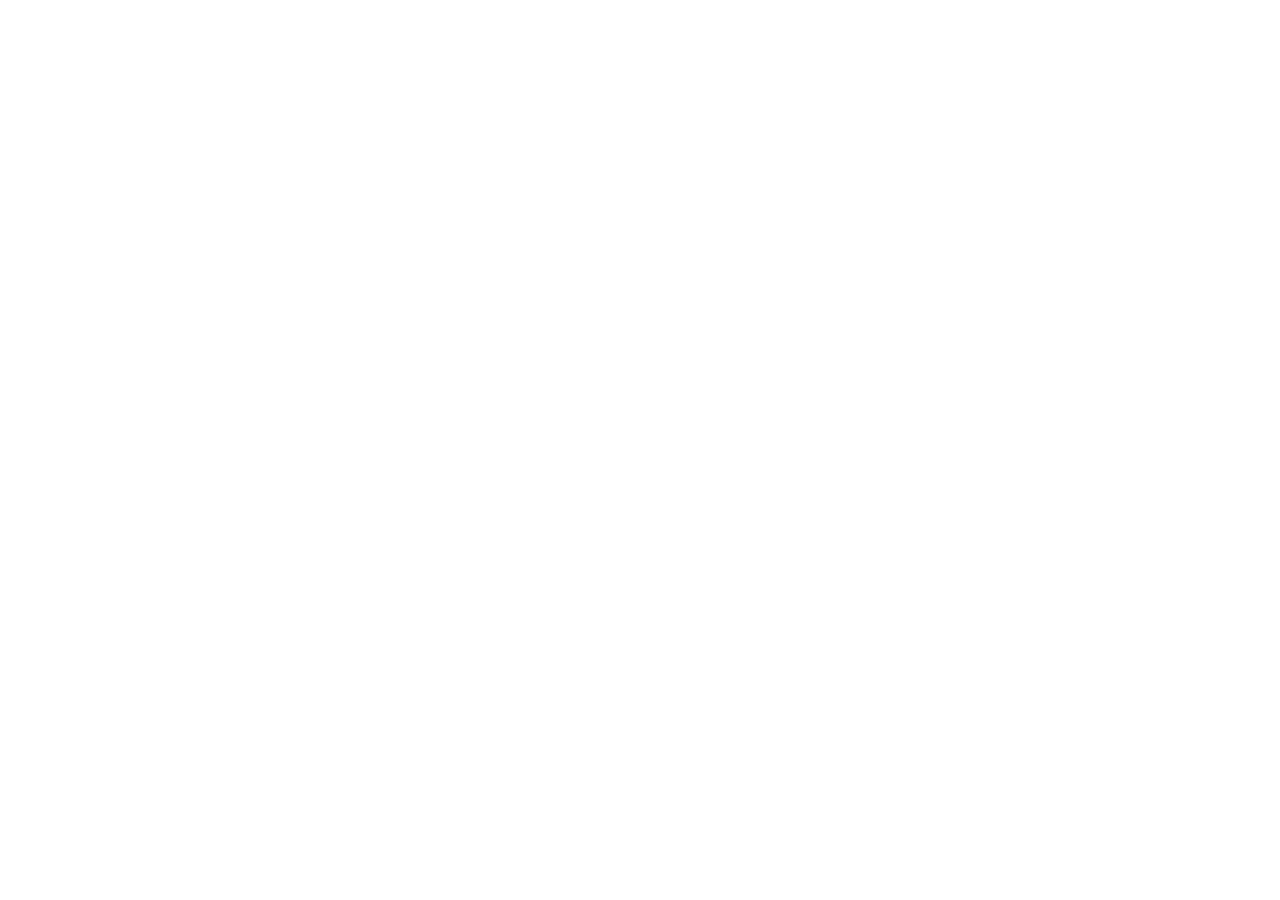
==== index.html @ 0370901e "Add files via upload" ====
<!doctype html>
<html lang="en">
  <head>
    <meta charset="UTF-8" />
    <link rel="icon" type="image/svg+xml" href="/favicon.svg" />
    <meta name="viewport" content="width=device-width, initial-scale=1.0" />
    <meta name="theme-color" content="#05070a" />
    <title>Aditya Varma — ECE Engineer</title>
    <meta
      name="description"
      content="Portfolio of Aditya Varma, Electronics & Communication engineer building embedded systems, IoT products, and hardware-software platforms."
    />
    <meta property="og:type" content="website" />
    <meta property="og:title" content="Aditya Varma — ECE Engineer" />
    <meta
      property="og:description"
      content="Embedded systems, IoT, and hardware-software co-design. Building the future one circuit at a time."
    />
    <meta property="og:image" content="/og.jpg" />
    <meta name="twitter:card" content="summary_large_image" />
    <meta name="twitter:title" content="Aditya Varma — ECE Engineer" />
    <meta
      name="twitter:description"
      content="Embedded systems, IoT, and hardware-software co-design."
    />
    <link rel="preconnect" href="https://fonts.googleapis.com" />
    <link rel="preconnect" href="https://fonts.gstatic.com" crossorigin />
    <link
      href="https://fonts.googleapis.com/css2?family=Inter:wght@400;500;600;700&family=Rajdhani:wght@500;600;700&family=Share+Tech+Mono&display=swap"
      rel="stylesheet"
    />
  </head>
  <body>
    <div id="root"></div>
    <script type="module" src="/src/main.jsx"></script>
  </body>
</html>
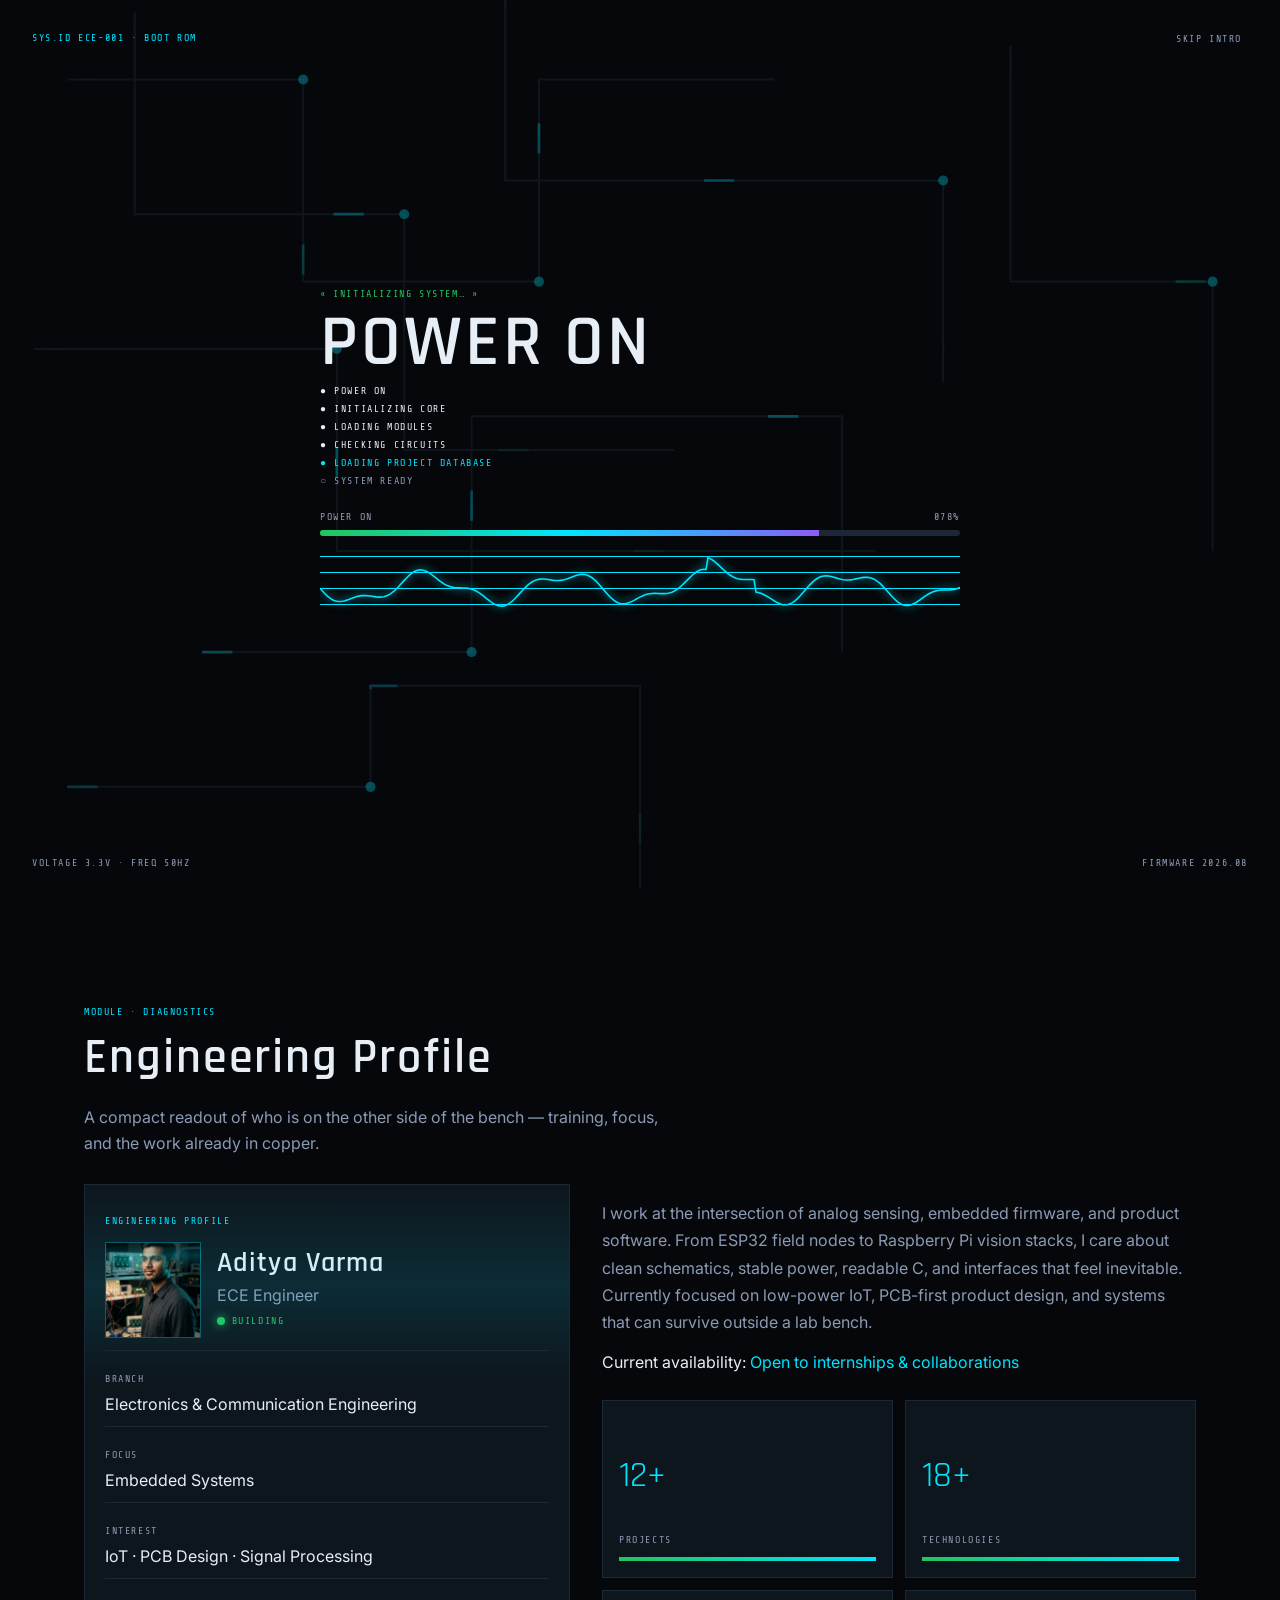
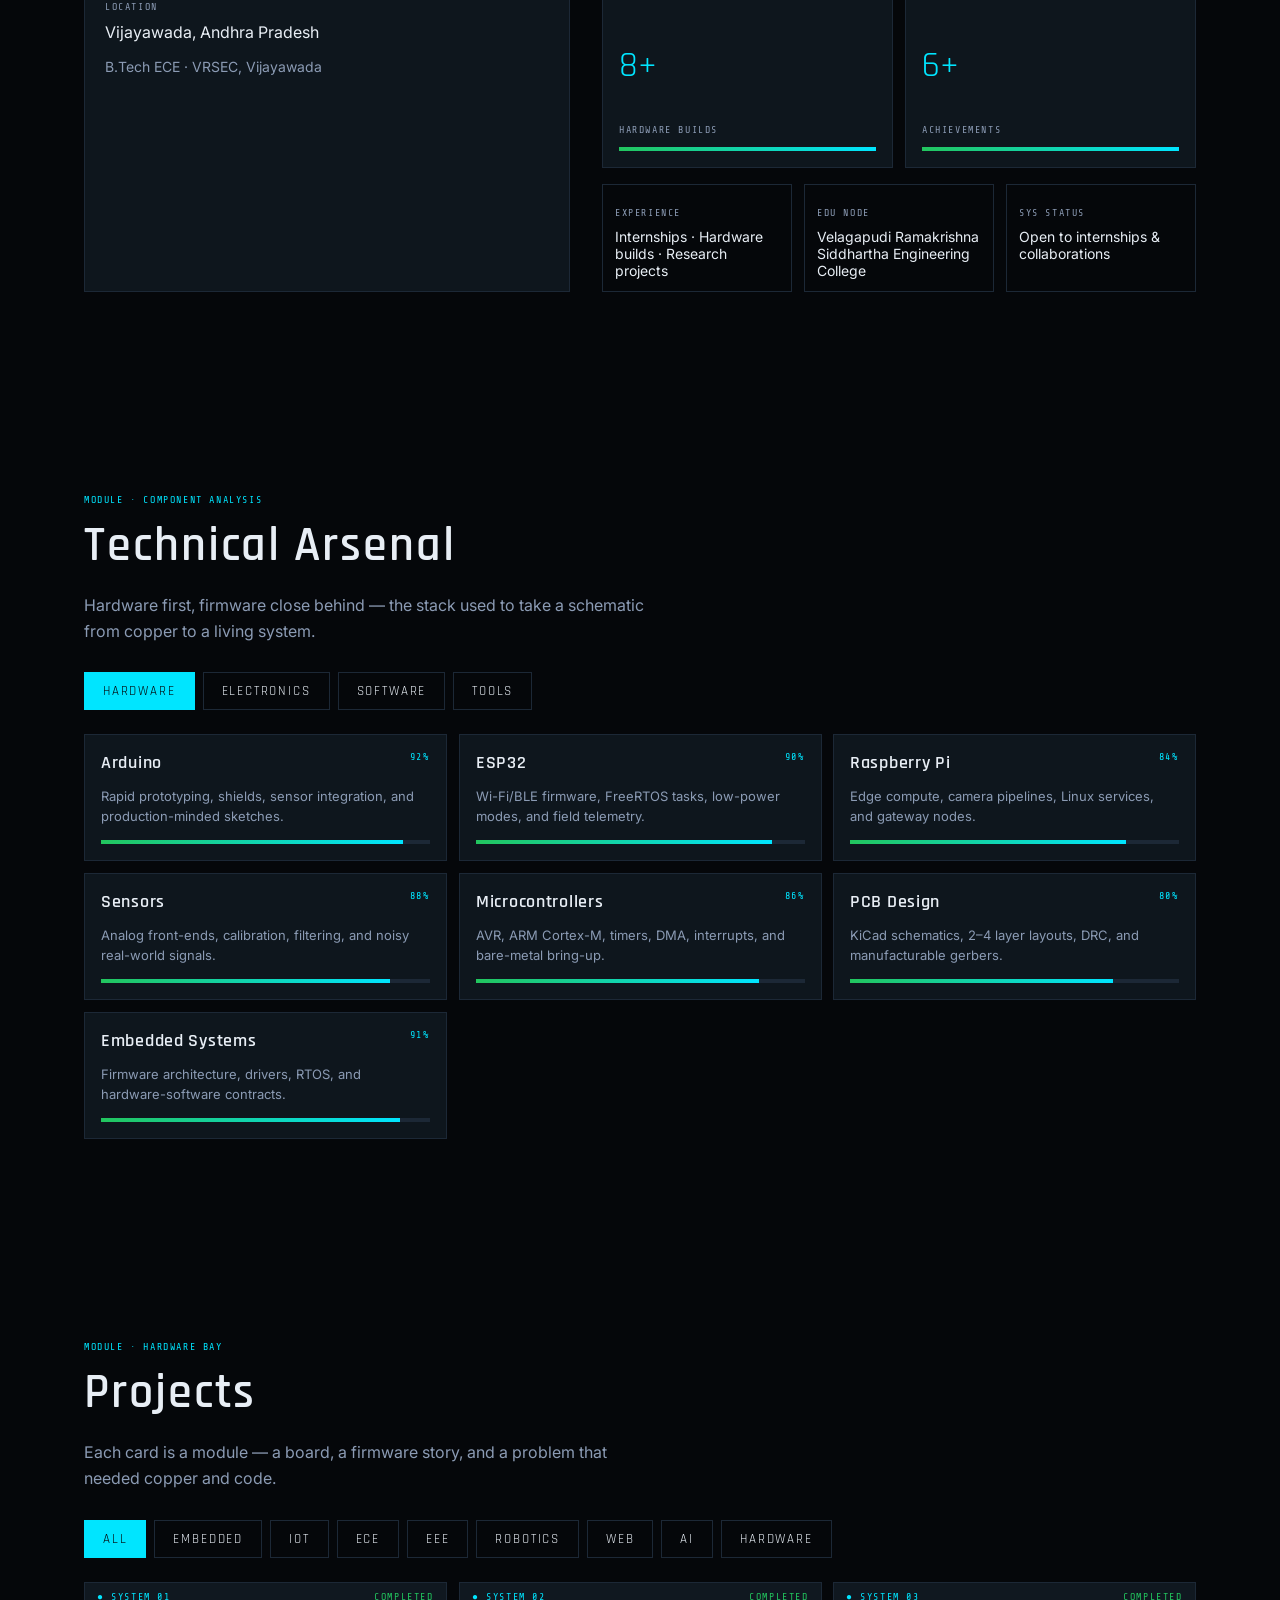
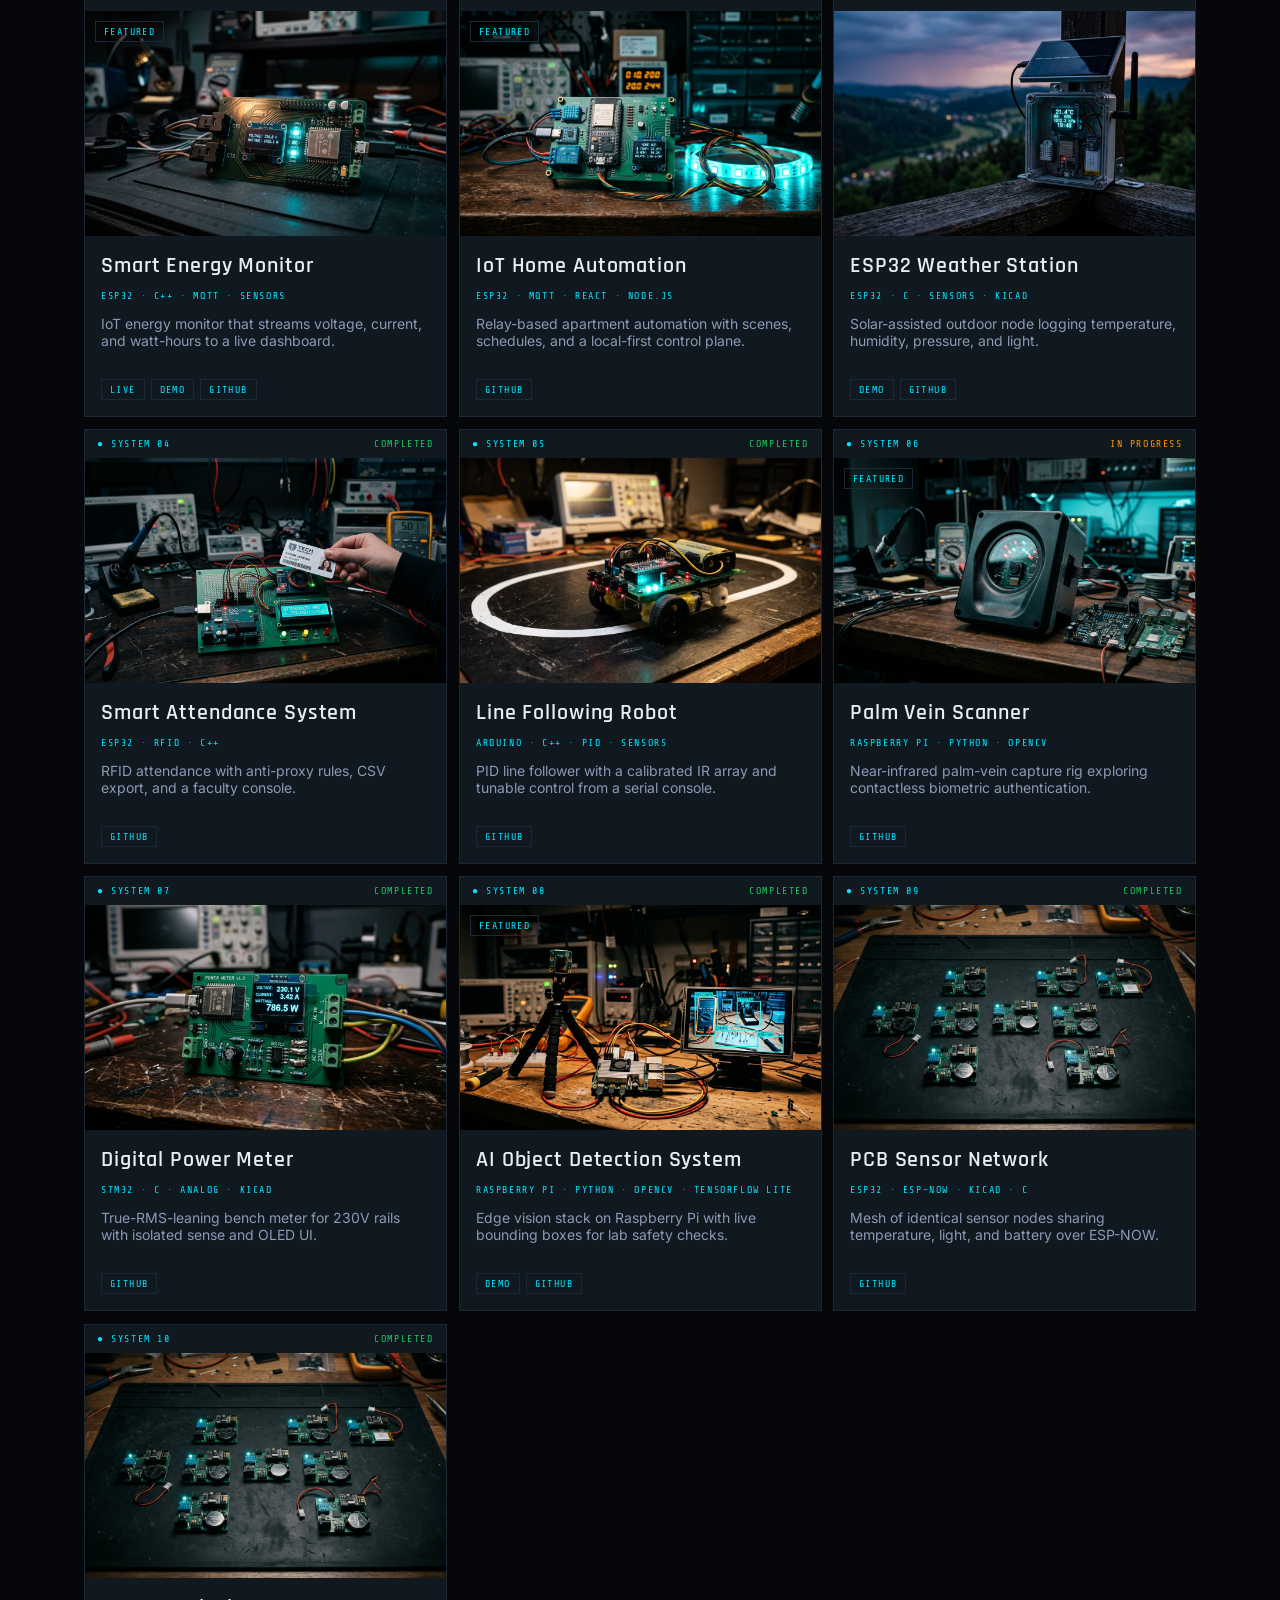
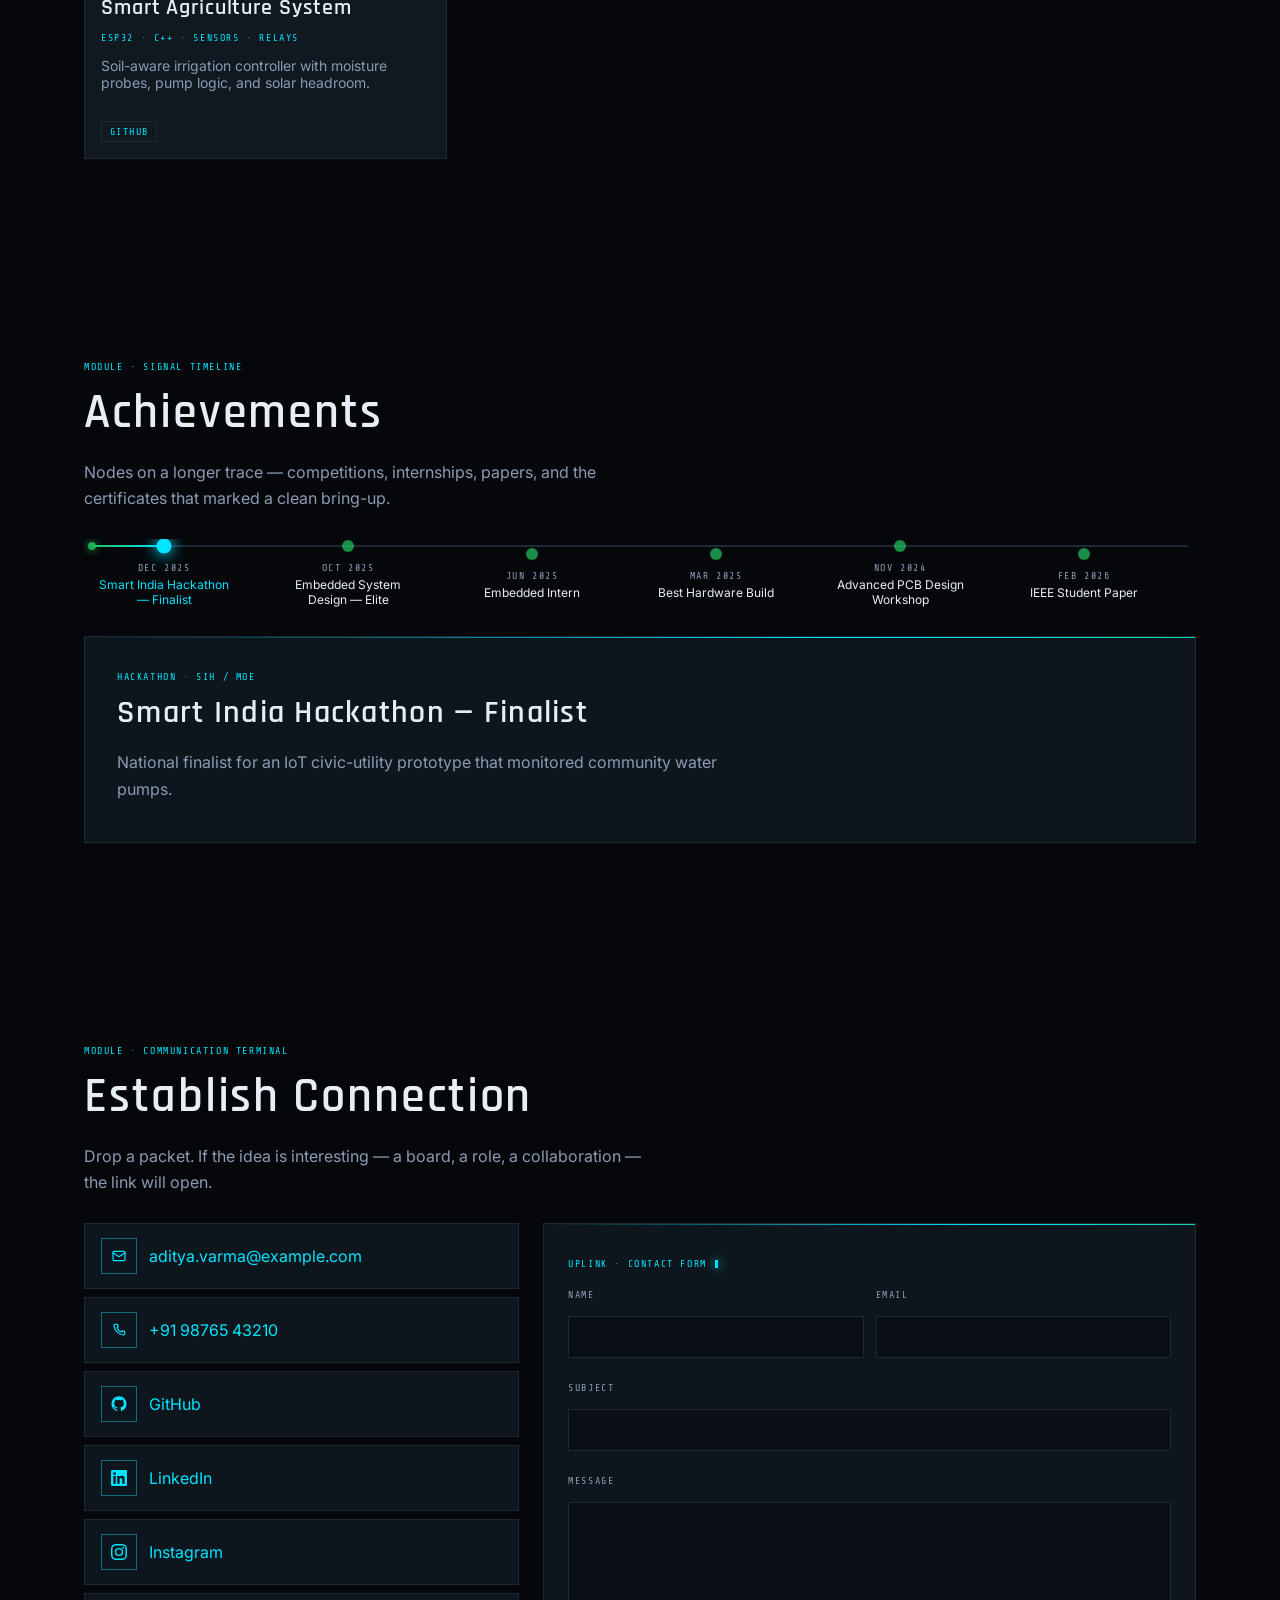
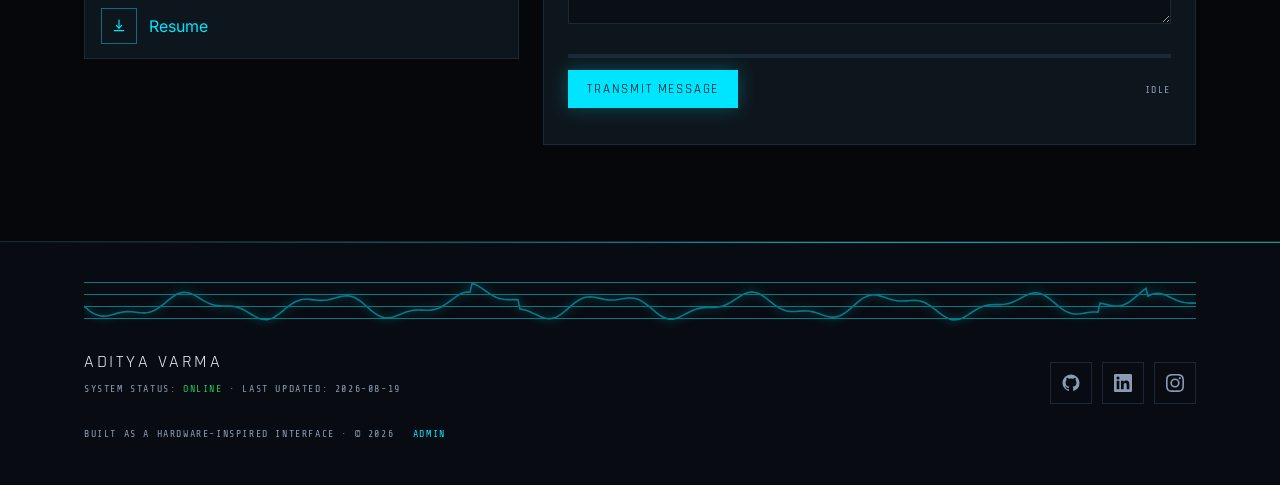
==== commit a26ef6a1: "Add files via upload" ====
--- a/index.html
+++ b/index.html
@@ -1,37 +1,1520 @@
-<!doctype html>
+<!DOCTYPE html>
 <html lang="en">
-  <head>
-    <meta charset="UTF-8" />
-    <link rel="icon" type="image/svg+xml" href="/favicon.svg" />
-    <meta name="viewport" content="width=device-width, initial-scale=1.0" />
-    <meta name="theme-color" content="#05070a" />
-    <title>Aditya Varma — ECE Engineer</title>
-    <meta
-      name="description"
-      content="Portfolio of Aditya Varma, Electronics & Communication engineer building embedded systems, IoT products, and hardware-software platforms."
-    />
-    <meta property="og:type" content="website" />
-    <meta property="og:title" content="Aditya Varma — ECE Engineer" />
-    <meta
-      property="og:description"
-      content="Embedded systems, IoT, and hardware-software co-design. Building the future one circuit at a time."
-    />
-    <meta property="og:image" content="/og.jpg" />
-    <meta name="twitter:card" content="summary_large_image" />
-    <meta name="twitter:title" content="Aditya Varma — ECE Engineer" />
-    <meta
-      name="twitter:description"
-      content="Embedded systems, IoT, and hardware-software co-design."
-    />
-    <link rel="preconnect" href="https://fonts.googleapis.com" />
-    <link rel="preconnect" href="https://fonts.gstatic.com" crossorigin />
-    <link
-      href="https://fonts.googleapis.com/css2?family=Inter:wght@400;500;600;700&family=Rajdhani:wght@500;600;700&family=Share+Tech+Mono&display=swap"
-      rel="stylesheet"
-    />
-  </head>
-  <body>
-    <div id="root"></div>
-    <script type="module" src="/src/main.jsx"></script>
-  </body>
+<head>
+<meta charset="UTF-8"/>
+<meta name="viewport" content="width=device-width, initial-scale=1"/>
+<meta name="theme-color" content="#05070a"/>
+<meta name="description" content="Portfolio of Aditya Varma, Electronics & Communication engineer building embedded systems, IoT products, and hardware-software platforms."/>
+<title>Aditya Varma — ECE Engineer</title>
+<link rel="preconnect" href="https://fonts.googleapis.com"/>
+<link href="https://fonts.googleapis.com/css2?family=Inter:wght@400;500;600;700&family=Rajdhani:wght@500;600;700&family=Share+Tech+Mono&display=swap" rel="stylesheet"/>
+<style>
+:root{
+  --bg:#05070a;--bg2:#080c12;--panel:#101820ee;--solid:#101820;--line:#1c2836;
+  --text:#e8eef5;--mute:#8b9bb4;--cyan:#00e5ff;--cyan2:#67f0ff;--pcb:#22c55e;
+  --violet:#8b5cf6;--amber:#ff9100;--danger:#ff4d6d;--grid:rgba(0,229,255,.045);
+  --glow:rgba(0,229,255,.28);--display:Rajdhani,Inter,sans-serif;
+  --mono:"Share Tech Mono",ui-monospace,monospace;--void:#05070a;
+}
+[data-theme="light"]{
+  --bg:#eef3f8;--bg2:#e4ebf3;--panel:#ffffffee;--solid:#ffffff;--line:#c9d5e3;
+  --text:#0c1520;--mute:#4a5d73;--cyan:#007f92;--cyan2:#0496ad;--pcb:#0d8a42;
+  --violet:#5b37c7;--amber:#c05600;--danger:#c81e45;--grid:rgba(12,40,70,.05);
+  --glow:rgba(0,127,146,.18);--void:#eef3f8;
+}
+*{box-sizing:border-box}
+html{scroll-behavior:smooth}
+html,body{margin:0;min-height:100%;background:var(--bg);color:var(--text);font-family:Inter,system-ui,sans-serif;overflow-x:hidden;transition:background .35s ease,color .35s ease}
+a{color:var(--cyan);text-decoration:none}
+button,input,textarea,select{font:inherit;color:inherit}
+::selection{background:color-mix(in srgb,var(--cyan) 35%,transparent);color:var(--text)}
+:focus-visible{outline:2px solid var(--cyan);outline-offset:3px}
+.tech{font-family:var(--mono);font-size:10px;letter-spacing:.16em;text-transform:uppercase;color:var(--mute)}
+.display{font-family:var(--display)}
+.glass{background:var(--panel);backdrop-filter:blur(16px);-webkit-backdrop-filter:blur(16px);border:1px solid var(--line)}
+.lab-grid{background-image:linear-gradient(var(--grid) 1px,transparent 1px),linear-gradient(90deg,var(--grid) 1px,transparent 1px);background-size:48px 48px}
+.led{display:inline-block;width:8px;height:8px;border-radius:99px;background:var(--pcb);box-shadow:0 0 10px var(--pcb);animation:blink 2.4s ease-in-out infinite;vertical-align:middle}
+.text-glow{text-shadow:0 0 18px var(--glow)}
+.caret{display:inline-block;width:.55ch;height:.85em;margin-left:2px;background:var(--cyan);box-shadow:0 0 10px var(--cyan);animation:caret 1s steps(1) infinite;vertical-align:-.08em}
+.live{animation:voltage 1.8s ease-in-out infinite}
+.scan-sweep{position:absolute;inset:0;pointer-events:none;overflow:hidden}
+.scan-sweep:after{content:"";position:absolute;left:0;right:0;height:28%;background:linear-gradient(to bottom,transparent,color-mix(in srgb,var(--cyan) 22%,transparent),transparent);animation:scan-sweep 5.8s ease-in-out infinite}
+.circuit-run{background:linear-gradient(90deg,transparent,var(--cyan),var(--pcb),transparent);background-size:200% 100%;animation:border-run 2.4s linear infinite;height:1px}
+.scanlines{background:repeating-linear-gradient(to bottom,transparent 0,transparent 2px,rgba(0,0,0,.08) 3px);pointer-events:none}
+@keyframes blink{0%,100%{opacity:1}50%{opacity:.35}}
+@keyframes dashflow{to{stroke-dashoffset:-240}}
+@keyframes scan-sweep{0%{transform:translateY(-120%);opacity:0}12%{opacity:.7}100%{transform:translateY(220%);opacity:0}}
+@keyframes caret{0%,45%{opacity:1}50%,100%{opacity:0}}
+@keyframes voltage{0%,100%{opacity:.55}40%{opacity:1}62%{opacity:.7}}
+@keyframes float-drift{0%,100%{transform:translate3d(0,0,0)}50%{transform:translate3d(6px,-10px,0)}}
+@keyframes float-y{0%,100%{transform:translateY(0)}50%{transform:translateY(-8px)}}
+@keyframes border-run{to{background-position:200% 50%}}
+@keyframes wordIn{to{opacity:1;transform:none;filter:none}}
+@keyframes rise{from{opacity:0;transform:translateY(22px)}to{opacity:1;transform:none}}
+@keyframes pulse-node{0%,100%{opacity:.45;transform:scale(1)}50%{opacity:1;transform:scale(1.25)}}
+@keyframes radar{0%{transform:scale(.4);opacity:.55}100%{transform:scale(1.8);opacity:0}}
+@keyframes skillIn{from{opacity:0;transform:translateY(18px) rotateX(8deg)}to{opacity:1;transform:none}}
+@keyframes cardIn{from{opacity:0;transform:translateY(28px) scale(.98)}to{opacity:1;transform:none}}
+@keyframes achIn{from{opacity:0;transform:translateY(16px);filter:blur(6px)}to{opacity:1;transform:none;filter:none}}
+@keyframes achOut{to{opacity:0;transform:translateY(-8px);filter:blur(4px)}}
+@keyframes ride{0%{left:0}50%{left:92%}100%{left:0}}
+@keyframes themeWipe{from{clip-path:circle(0 at var(--x) var(--y))}to{clip-path:circle(150vmax at var(--x) var(--y))}}
+@keyframes sunMoon{from{transform:rotate(-90deg) scale(.4);opacity:0}to{transform:none;opacity:1}}
+@keyframes splashOut{to{opacity:0;filter:blur(8px)}}
+@keyframes hop{0%{offset-distance:0%;opacity:0}8%{opacity:1}92%{opacity:1}100%{offset-distance:100%;opacity:0}}
+.word{display:inline-block;margin-right:.28em;opacity:0;transform:translateY(36px);filter:blur(8px);animation:wordIn .55s cubic-bezier(.22,1,.36,1) forwards}
+.rise{animation:rise .6s cubic-bezier(.22,1,.36,1) both}
+.chip{border:1px solid var(--line);padding:4px 8px;font-family:var(--mono);font-size:10px;letter-spacing:.14em;text-transform:uppercase;color:var(--cyan);display:inline-block;animation:rise .5s both}
+.wrap{max-width:1152px;margin:0 auto;padding:0 20px}
+section.block{padding:96px 0;position:relative}
+h1,h2,h3{font-family:var(--display);font-weight:600;letter-spacing:.04em}
+h1{font-size:clamp(36px,7vw,72px);line-height:.95;margin:8px 0}
+h2{font-size:clamp(28px,5vw,48px);margin:8px 0 16px}
+.sub{color:var(--mute);max-width:36rem;line-height:1.6;margin:0 0 28px}
+nav.top{position:fixed;top:12px;left:12px;right:12px;z-index:50;display:flex;align-items:center;justify-content:space-between;gap:12px;padding:10px 16px;max-width:1152px;margin:0 auto;transition:box-shadow .3s,border-color .3s}
+nav.top.scrolled{border-color:color-mix(in srgb,var(--cyan) 25%,var(--line));box-shadow:0 0 24px var(--glow)}
+.nav-links{display:none;flex-wrap:wrap;gap:4px}
+@media(min-width:1024px){.nav-links{display:flex}}
+.nav-links a,.nav-links button{background:none;border:0;cursor:pointer;color:var(--mute);font-family:var(--mono);font-size:11px;letter-spacing:.16em;text-transform:uppercase;padding:6px 10px}
+.nav-links a:hover,.nav-links a.active{color:var(--cyan)}
+.logo{display:flex;align-items:center;gap:10px;background:none;border:0;color:inherit;cursor:pointer}
+.logo-mark{width:32px;height:32px;display:grid;place-items:center;border:1px solid color-mix(in srgb,var(--cyan) 40%,transparent);color:var(--cyan);font-family:var(--display)}
+.nav-right{display:flex;align-items:center;gap:10px}
+.online{display:none;align-items:center;gap:8px;color:var(--pcb)}
+@media(min-width:640px){.online{display:flex}.logo span.hidden-sm{display:block}}@media(max-width:639px){.logo span.hidden-sm{display:none}}
+.icon-btn{width:36px;height:36px;display:grid;place-items:center;border:1px solid var(--line);background:transparent;color:var(--mute);cursor:pointer;position:relative;overflow:hidden}
+.icon-btn:hover{color:var(--cyan);border-color:color-mix(in srgb,var(--cyan) 40%,var(--line))}
+.theme-btn svg{position:absolute;width:16px;height:16px;transition:transform .45s cubic-bezier(.22,1,.36,1),opacity .3s}
+.theme-btn .ico-sun{opacity:1;transform:rotate(0) scale(1)}
+.theme-btn .ico-moon{opacity:0;transform:rotate(90deg) scale(.4)}
+[data-theme="light"] .theme-btn .ico-sun{opacity:0;transform:rotate(-90deg) scale(.4)}
+[data-theme="light"] .theme-btn .ico-moon{opacity:1;transform:rotate(0) scale(1)}
+.burger{display:grid}
+@media(min-width:1024px){.burger{display:none}}
+.mobile-menu{display:none;position:fixed;top:64px;left:12px;right:12px;z-index:49;padding:12px;max-width:1152px;margin:0 auto}
+.mobile-menu.on{display:block}
+.mobile-menu a{display:block;width:100%;text-align:left;padding:10px 12px;font-family:var(--mono);font-size:12px;letter-spacing:.16em;text-transform:uppercase;color:var(--text)}
+.btn{display:inline-flex;align-items:center;justify-content:center;gap:8px;padding:10px 18px;border:1px solid var(--line);background:transparent;color:var(--text);font-family:var(--display);font-size:13px;letter-spacing:.14em;text-transform:uppercase;cursor:pointer;transition:transform .15s,border-color .2s,color .2s,background .2s}
+.btn>span{display:inline-flex;align-items:center;gap:8px;transition:transform .15s ease-out}
+.btn:hover{transform:translateY(-2px);border-color:color-mix(in srgb,var(--cyan) 50%,var(--line));color:var(--cyan)}
+.btn.p{background:var(--cyan);color:var(--bg);border-color:var(--cyan);box-shadow:0 0 18px var(--glow)}
+.btn.p:hover{color:var(--bg);filter:brightness(1.08)}
+.btn.on{background:var(--cyan);color:var(--bg);border-color:var(--cyan)}
+.hero{min-height:100vh;padding:120px 0 64px;position:relative;overflow:hidden}
+.hero-grid{display:grid;gap:40px;align-items:center;position:relative;z-index:2}
+@media(min-width:960px){.hero-grid{grid-template-columns:1.05fr .95fr}}
+.pcb{position:relative;aspect-ratio:4/3;border:1px solid var(--line);background:color-mix(in srgb,var(--bg2) 80%,transparent);overflow:hidden;touch-action:none;cursor:crosshair;border-radius:2px}
+.pcb svg{width:100%;height:100%;display:block}.pcb .orbit{transform-box:fill-box;transform-origin:center}
+.pcb-lab{position:absolute;pointer-events:none;font-family:var(--mono);font-size:10px;letter-spacing:.18em;text-transform:uppercase}
+.float-lab{position:absolute;z-index:2;border:1px solid var(--line);background:color-mix(in srgb,var(--bg) 80%,transparent);padding:3px 8px;font-family:var(--mono);font-size:9px;letter-spacing:.16em;animation:float-drift 7s ease-in-out infinite}
+.meta{display:grid;grid-template-columns:1fr 1fr;gap:8px;margin-top:28px}
+@media(min-width:640px){.meta{grid-template-columns:repeat(4,1fr)}}
+.meta div{border:1px solid var(--line);padding:10px 12px;animation:rise .55s both}
+.cards{display:grid;gap:12px}
+@media(min-width:640px){.cards{grid-template-columns:1fr 1fr}}
+@media(min-width:960px){.cards.three{grid-template-columns:1fr 1fr 1fr}}
+.card{position:relative;border:1px solid var(--line);background:var(--solid);padding:0;overflow:hidden;display:flex;flex-direction:column;transform-style:preserve-3d;transition:transform .2s ease;animation:cardIn .55s cubic-bezier(.22,1,.36,1) both}
+.card .run{position:absolute;inset:0 0 auto 0;height:1px;opacity:0;transition:opacity .3s}
+.card:hover .run{opacity:1}
+.card .body{padding:16px}
+.card img{width:100%;height:180px;object-fit:cover;background:var(--bg2);display:block;transition:transform .7s ease}
+.card:hover img{transform:scale(1.1)}
+.imgwrap{position:relative;overflow:hidden;aspect-ratio:16/10;background:var(--bg2)}
+.imgwrap img{width:100%;height:100%;object-fit:cover}
+.card .scan{position:absolute;inset:0;opacity:0;pointer-events:none;overflow:hidden;transition:opacity .3s}
+.card:hover .scan{opacity:1}
+.skill{position:relative;overflow:hidden;padding:16px;animation:skillIn .55s cubic-bezier(.22,1,.36,1) both;transform-style:preserve-3d;transition:transform .2s}
+.skill .run{position:absolute;inset:0 0 auto 0;height:1px;opacity:0}
+.skill:hover .run{opacity:1}
+.stat{font-family:var(--display);font-size:36px;color:var(--cyan)}
+.bar{height:4px;background:var(--line);overflow:hidden;margin-top:14px}
+.bar>i{display:block;height:100%;width:0;background:linear-gradient(90deg,var(--pcb),var(--cyan));transition:width .9s cubic-bezier(.22,1,.36,1)}
+.bar.in>i{width:var(--lvl)}
+.modal{position:fixed;inset:0;background:color-mix(in srgb,var(--bg) 80%,transparent);backdrop-filter:blur(12px);z-index:70;overflow:auto;padding:24px;display:none;opacity:0}
+.modal.on{display:block;animation:rise .35s ease both}
+.modal .box{max-width:860px;margin:32px auto;background:var(--solid);border:1px solid var(--line);position:relative;animation:cardIn .45s cubic-bezier(.22,1,.36,1) both}
+.splash{position:fixed;inset:0;z-index:90;background:var(--bg);display:flex;flex-direction:column;justify-content:space-between;padding:32px}
+.splash.out{animation:splashOut .5s forwards;pointer-events:none}
+.hidden{display:none !important}
+.field{width:100%;margin:6px 0 14px;padding:10px;background:color-mix(in srgb,var(--bg) 40%,transparent);border:1px solid var(--line);outline:none;transition:border-color .2s}
+.field:focus{border-color:var(--cyan)}
+footer.ft{border-top:1px solid var(--line);background:var(--bg2);padding:40px 20px;position:relative;overflow:hidden}
+footer.ft .run{position:absolute;inset:0 0 auto 0;height:1px;opacity:.7}
+.msg{font-family:var(--mono);font-size:12px;color:var(--pcb)}.msg.bad{color:var(--danger)}
+.dot{position:absolute;border-radius:99px;pointer-events:none;box-shadow:0 0 10px currentColor;animation:float-drift 6s ease-in-out infinite}
+#cursor-dot,#cursor-ring{position:fixed;top:0;left:0;pointer-events:none;z-index:80;transform:translate(-50%,-50%);border-radius:99px}
+#cursor-dot{width:6px;height:6px;background:var(--cyan)}
+#cursor-ring{width:36px;height:36px;border:1px solid color-mix(in srgb,var(--cyan) 50%,transparent);transition:width .15s,height .15s,border-color .15s}
+#scroll-meter{position:fixed;top:50%;right:12px;width:12px;height:160px;transform:translateY(-50%);z-index:40;display:none}
+@media(min-width:900px){#scroll-meter{display:block}}
+#scroll-meter .track{width:1px;height:100%;background:var(--line);margin:0 auto;position:relative;overflow:hidden}
+#scroll-meter .fill{position:absolute;top:0;left:0;width:100%;background:linear-gradient(to bottom,var(--cyan),var(--pcb))}
+#scroll-meter .knob{position:absolute;left:50%;width:8px;height:8px;margin-left:-4px;border-radius:99px;background:var(--cyan);box-shadow:0 0 10px var(--cyan)}
+.circuit-bg{position:absolute;inset:0;width:100%;height:100%;opacity:.45;pointer-events:none}
+.timeline{position:relative;display:flex;gap:40px;overflow-x:auto;padding:0 8px 28px}
+.timeline .rail{position:absolute;left:8px;right:8px;height:2px;background:var(--line);top:5px}
+.timeline .rail-fill{position:absolute;left:8px;height:2px;width:0;top:5px;background:linear-gradient(90deg,var(--pcb),var(--cyan));transition:width .55s cubic-bezier(.22,1,.36,1);z-index:1}
+.timeline .pulse{position:absolute;top:1px;left:8px;width:10px;height:10px;margin-left:-5px;border-radius:99px;background:var(--cyan);box-shadow:0 0 14px var(--cyan);z-index:3;transition:left .55s cubic-bezier(.22,1,.36,1),top .2s;animation:none}
+.timeline .glint{position:absolute;top:2px;left:8px;width:8px;height:8px;margin-left:-4px;border-radius:99px;background:var(--pcb);box-shadow:0 0 10px var(--pcb);z-index:2;animation:ride 7.5s linear infinite;opacity:.85}
+.soc{display:flex;flex-wrap:wrap;gap:10px;align-items:center}
+.soc a{width:42px;height:42px;display:grid;place-items:center;border:1px solid var(--line);color:var(--mute);background:transparent;transition:color .2s,border-color .2s,transform .2s,box-shadow .2s}
+.soc a:hover{color:var(--cyan);border-color:var(--cyan);transform:translateY(-3px);box-shadow:0 0 16px var(--glow)}
+.soc a svg{display:block}
+.node{position:relative;z-index:1;width:144px;text-align:center;flex:0 0 auto;background:none;border:0;cursor:pointer;color:inherit;animation:rise .5s both;scroll-snap-align:center}
+.node i{display:block;width:12px;height:12px;margin:0 auto 10px;border-radius:99px;background:color-mix(in srgb,var(--pcb) 70%,transparent);transition:transform .25s,background .25s,box-shadow .25s;position:relative;z-index:2}
+.node.on i{background:var(--cyan);box-shadow:0 0 14px var(--cyan);transform:scale(1.25)}
+.node .nt{margin-top:4px;font-size:12px;color:var(--text)}
+.node.on .nt{color:var(--cyan)}
+.ach-detail{position:relative;overflow:hidden;padding:24px 32px;animation:achIn .35s ease both}
+.ach-detail .run{position:absolute;inset:0 0 auto 0;height:1px}
+.tx{height:4px;background:var(--line);margin:12px 0;overflow:hidden}
+.tx>i{display:block;height:100%;width:0;background:linear-gradient(90deg,var(--pcb),var(--cyan),var(--violet));transition:width .4s}
+.tabs{display:flex;flex-wrap:wrap;gap:8px;margin-bottom:24px}
+.about-grid{display:grid;gap:32px}
+@media(min-width:960px){.about-grid{grid-template-columns:.9fr 1.1fr}}
+.profile-pic{position:relative;width:96px;height:96px;flex:0 0 96px}
+.profile-pic img{width:96px;height:96px;object-fit:cover;border:1px solid color-mix(in srgb,var(--cyan) 30%,transparent)}
+.profile-pic .scan{position:absolute;inset:0;overflow:hidden;pointer-events:none}
+.dl{display:flex;gap:12px;border-top:1px solid var(--line);padding-top:12px;margin-top:12px}
+.contact-grid{display:grid;gap:24px}
+@media(min-width:960px){.contact-grid{grid-template-columns:.8fr 1.2fr}}
+.clink{display:flex;align-items:center;gap:12px;padding:14px 16px;margin-bottom:8px;transition:transform .2s,border-color .2s}
+.clink-ico{width:36px;height:36px;display:grid;place-items:center;border:1px solid color-mix(in srgb,var(--cyan) 35%,var(--line));color:var(--cyan);flex:0 0 36px}
+.clink-ico svg{display:block;width:16px;height:16px}
+.clink:hover{transform:translateX(6px);border-color:color-mix(in srgb,var(--cyan) 40%,var(--line))}
+#theme-wipe{position:fixed;inset:0;z-index:120;pointer-events:none;opacity:0;background:var(--bg)}
+#theme-wipe.go{opacity:1;animation:themeWipe .5s cubic-bezier(.22,1,.36,1) forwards}
+.glow-orb{position:absolute;pointer-events:none;border-radius:999px;filter:blur(48px)}
+.filter-row{display:flex;flex-wrap:wrap;gap:8px;margin-bottom:24px}
+@media (pointer:coarse){#cursor-dot,#cursor-ring{display:none}body,body *{cursor:auto !important}}
+@media (prefers-reduced-motion:reduce){
+  html{scroll-behavior:auto}
+  .scan-sweep:after,.live,.caret,.circuit-run,.float-lab,.dot,.led,.word,.rise,.chip,.card,.skill,.ach-detail,.timeline .pulse,.theme-btn svg{animation:none !important}
+  .word{opacity:1;transform:none;filter:none}
+}
+
+</style>
+</head>
+<body>
+<div id="theme-wipe" aria-hidden="true"></div>
+<div id="splash" class="splash lab-grid">
+  <div class="scanlines" style="position:absolute;inset:0;opacity:.4"></div>
+  <div style="display:flex;justify-content:space-between;position:relative;z-index:1"><span class="tech" style="color:var(--cyan)">SYS.ID ECE-001 · BOOT ROM</span><button class="tech" style="background:none;border:0;color:var(--mute);cursor:pointer" onclick="skipSplash()">SKIP INTRO</button></div>
+  <div style="max-width:640px;margin:auto;width:100%;position:relative;z-index:1">
+    <p class="tech" style="color:var(--pcb)">« INITIALIZING SYSTEM… »</p>
+    <h1 class="display">POWER ON</h1>
+    <div id="boot-steps"></div>
+    <div style="margin-top:24px;display:flex;justify-content:space-between" class="tech"><span id="boot-step-lab">POWER ON</span><span id="boot-pct">008%</span></div>
+    <div style="height:6px;background:var(--line);margin-top:8px;overflow:hidden;border-radius:99px"><div id="boot-bar" style="height:100%;width:8%;background:linear-gradient(90deg,var(--pcb),var(--cyan),var(--violet));transition:width .4s"></div></div>
+    <canvas id="boot-scope" style="width:100%;height:64px;margin-top:20px"></canvas>
+  </div>
+  <div class="tech" style="display:flex;justify-content:space-between;position:relative;z-index:1"><span>VOLTAGE 3.3V · FREQ 50Hz</span><span>FIRMWARE 2026.08</span></div>
+</div>
+
+<nav class="top glass">
+  <button class="logo" type="button" onclick="go('home')">
+    <span class="logo-mark" id="nav-ini">AV</span>
+    <span class="hidden-sm"><span class="display" id="nav-name" style="display:block;font-size:14px;letter-spacing:.16em">ECE LAB</span><span class="tech">SYS.ID ECE-001</span></span>
+  </button>
+  <div class="nav-links" id="nav-links"></div>
+  <div class="nav-right">
+    <span class="tech online"><span class="led"></span> SYSTEM ONLINE</span>
+    <button class="icon-btn theme-btn" id="theme-btn" type="button" aria-label="Toggle theme" onclick="toggleTheme(event)">
+      <svg class="ico-sun" viewBox="0 0 24 24" fill="none" stroke="currentColor" stroke-width="1.8" stroke-linecap="round"><circle cx="12" cy="12" r="4"/><path d="M12 2v2M12 20v2M4.93 4.93l1.41 1.41M17.66 17.66l1.41 1.41M2 12h2M20 12h2M4.93 19.07l1.41-1.41M17.66 6.34l1.41-1.41"/></svg>
+      <svg class="ico-moon" viewBox="0 0 24 24" fill="none" stroke="currentColor" stroke-width="1.8" stroke-linecap="round"><path d="M21 14.5A8.5 8.5 0 1 1 9.5 3 7 7 0 0 0 21 14.5z"/></svg>
+    </button>
+    <button class="icon-btn burger" type="button" aria-label="Open menu" onclick="document.getElementById('mobile-menu').classList.toggle('on')">☰</button>
+  </div>
+</nav>
+<div id="mobile-menu" class="glass mobile-menu"></div>
+
+<section class="hero" id="home">
+  <div class="glow-orb" style="top:-96px;right:0;width:320px;height:320px;background:color-mix(in srgb,var(--cyan) 12%,transparent)"></div>
+  <div class="glow-orb" style="bottom:0;left:0;width:280px;height:280px;background:color-mix(in srgb,var(--pcb) 12%,transparent)"></div>
+  <div class="lab-grid" style="position:absolute;inset:0;opacity:.6"></div>
+  <div class="scan-sweep"></div>
+  <div class="wrap hero-grid">
+    <div>
+      <p class="tech rise" style="color:var(--pcb)" id="h-loc"></p>
+      <p class="tech rise" style="color:var(--cyan);margin-top:12px;animation-delay:.08s" id="h-title"></p>
+      <h1 class="text-glow display" id="h-head"></h1>
+      <p class="rise" style="color:var(--mute);max-width:36rem;line-height:1.6;animation-delay:.55s" id="h-bio"></p>
+      <div id="h-tags" style="margin-top:16px;display:flex;flex-wrap:wrap;gap:8px"></div>
+      <div style="margin-top:28px;display:flex;flex-wrap:wrap;gap:10px">
+        <button class="btn p" type="button" onclick="go('projects')"><span>View Projects →</span></button>
+        <a class="btn" id="h-resume" href="./resume.html"><span>Resume</span></a>
+        <button class="btn" type="button" onclick="go('contact')"><span>Contact</span></button>
+      </div>
+      <div class="meta" id="h-meta"></div>
+    </div>
+    <div id="pcb-stage" style="position:relative;will-change:transform">
+      <span class="float-lab" style="top:-10px;left:24px;color:var(--mute)">U3 · ESP32-WROOM</span>
+      <span class="float-lab" style="top:32%;right:-8px;color:var(--cyan);border-color:color-mix(in srgb,var(--cyan) 30%,transparent);animation-delay:.15s">NET 3V3</span>
+      <span class="float-lab" style="bottom:96px;left:8px;color:var(--pcb);border-color:color-mix(in srgb,var(--pcb) 40%,transparent);animation-delay:.3s">SIG · 98%</span>
+      <span class="float-lab" style="top:8px;right:40px;color:var(--violet);border-color:color-mix(in srgb,var(--violet) 30%,transparent);animation-delay:.45s">GPIO · BUS</span>
+      <div class="pcb lab-grid" id="pcb"></div>
+      <div class="tech" style="display:flex;justify-content:space-between;margin-top:8px"><span class="live">SIGNAL 98% · VCC 3.3V</span><span>PROBE ACTIVE</span></div>
+      <canvas id="hero-scope" style="width:100%;height:70px"></canvas>
+    </div>
+  </div>
+</section>
+
+<section class="block" id="about"><div class="wrap" id="about-box"></div></section>
+<section class="block" id="skills">
+  <div class="wrap">
+    <p class="tech" style="color:var(--cyan)">MODULE · COMPONENT ANALYSIS</p>
+    <h2>Technical Arsenal</h2>
+    <p class="sub">Hardware first, firmware close behind — the stack used to take a schematic from copper to a living system.</p>
+    <div class="tabs" id="skill-tabs"></div>
+    <div class="cards three" id="skills-grid"></div>
+  </div>
+</section>
+<section class="block" id="projects">
+  <div class="wrap">
+    <p class="tech" style="color:var(--cyan)">MODULE · HARDWARE BAY</p>
+    <h2>Projects</h2>
+    <p class="sub">Each card is a module — a board, a firmware story, and a problem that needed copper and code.</p>
+    <div class="filter-row" id="proj-tabs"></div>
+    <div class="cards three" id="proj-grid"></div>
+  </div>
+</section>
+<section class="block" id="achievements"><div class="wrap" id="ach-box"></div></section>
+<section class="block" id="contact"><div class="wrap" id="contact-box"></div></section>
+<footer class="ft"><div class="wrap" id="foot"></div></footer>
+<div class="modal" id="modal" role="dialog" aria-modal="true"></div>
+<script type="application/json" id="SEED">{
+  "profile": {
+    "name": "Aditya Varma",
+    "title": "ECE Engineer",
+    "headline": "BUILDING THE FUTURE\nONE CIRCUIT AT A TIME.",
+    "tagline": "Embedded systems · IoT · hardware-software co-design",
+    "bio": "Electronics and Communication engineer who treats every board like a story — power rails, signal integrity, firmware, and the interface a human actually touches. I design, prototype, and ship systems that live between silicon and the physical world.",
+    "longBio": "I work at the intersection of analog sensing, embedded firmware, and product software. From ESP32 field nodes to Raspberry Pi vision stacks, I care about clean schematics, stable power, readable C, and interfaces that feel inevitable. Currently focused on low-power IoT, PCB-first product design, and systems that can survive outside a lab bench.",
+    "branch": "Electronics & Communication Engineering",
+    "education": "B.Tech ECE · VRSEC, Vijayawada",
+    "educationDetail": "Velagapudi Ramakrishna Siddhartha Engineering College",
+    "location": "Vijayawada, Andhra Pradesh",
+    "focus": "Embedded Systems",
+    "interest": "IoT · PCB Design · Signal Processing",
+    "experience": "Internships · Hardware builds · Research projects",
+    "status": "Building",
+    "availability": "Open to internships & collaborations",
+    "email": "aditya.varma@example.com",
+    "phone": "+91 98765 43210",
+    "github": "https://github.com/adityavarma",
+    "linkedin": "https://linkedin.com/in/adityavarma",
+    "instagram": "https://instagram.com/aditya.circuits",
+    "resumeUrl": "/resume.html",
+    "image": "/images/profile.jpg",
+    "stats": {
+      "projects": 12,
+      "technologies": 18,
+      "hardware": 8,
+      "achievements": 6
+    }
+  },
+  "settings": {
+    "siteTitle": "Aditya Varma — ECE Engineer",
+    "siteDescription": "Portfolio of Aditya Varma, Electronics & Communication engineer building embedded systems, IoT products, and hardware-software platforms.",
+    "lastUpdated": "2026-08-19"
+  },
+  "stats": {
+    "views": 1284
+  },
+  "projects": [
+    {
+      "id": "p1",
+      "title": "Smart Energy Monitor",
+      "description": "IoT energy monitor that streams voltage, current, and watt-hours to a live dashboard.",
+      "fullDescription": "A production-minded energy monitor built around ESP32 and a non-invasive CT sensor. The analog front-end is conditioned, sampled, and calibrated against a reference meter.",
+      "problem": "Hostel and lab spaces had no cheap, trustworthy way to see real-time consumption.",
+      "solution": "A clamp-on CT + voltage sense PCB with calibrated firmware and a cloud dashboard.",
+      "category": "IoT",
+      "technologies": [
+        "ESP32",
+        "C++",
+        "MQTT",
+        "Sensors",
+        "KiCad"
+      ],
+      "hardware": [
+        "ESP32-WROOM",
+        "SCT-013 CT",
+        "OLED"
+      ],
+      "features": [
+        "Real-time V/I/P",
+        "kWh accumulation",
+        "MQTT telemetry"
+      ],
+      "image": "/images/projects/energy-monitor.jpg",
+      "liveUrl": "https://energy.adityavarma.dev",
+      "demoUrl": "https://www.youtube.com/watch?v=dQw4w9WgXcQ",
+      "githubUrl": "https://github.com/adityavarma/smart-energy-monitor",
+      "featured": true,
+      "status": "Completed",
+      "date": "2025-11",
+      "order": 1
+    },
+    {
+      "id": "p2",
+      "title": "IoT Home Automation",
+      "description": "Relay-based apartment automation with scenes, schedules, and a local-first control plane.",
+      "fullDescription": "A home automation hub that prefers the LAN. ESP32 firmware drives relays and sensors.",
+      "problem": "Cloud-only smart switches fail when the uplink dies.",
+      "solution": "Local MQTT broker, latching relays, and a LAN dashboard.",
+      "category": "IoT",
+      "technologies": [
+        "ESP32",
+        "MQTT",
+        "React",
+        "Node.js"
+      ],
+      "hardware": [
+        "ESP32",
+        "4-ch relay",
+        "DHT22"
+      ],
+      "features": [
+        "Room scenes",
+        "Schedules",
+        "Local-first"
+      ],
+      "image": "/images/projects/home-automation.jpg",
+      "liveUrl": "",
+      "demoUrl": "",
+      "githubUrl": "https://github.com/adityavarma/iot-home-hub",
+      "featured": true,
+      "status": "Completed",
+      "date": "2025-08",
+      "order": 2
+    },
+    {
+      "id": "p3",
+      "title": "ESP32 Weather Station",
+      "description": "Solar-assisted outdoor node logging temperature, humidity, pressure, and light.",
+      "fullDescription": "A weather node designed to live outside a lab with deep-sleep firmware and solar trickle charge.",
+      "problem": "Campus microclimate data was anecdotal.",
+      "solution": "Low-power ESP32 node and a ventilated enclosure.",
+      "category": "Embedded",
+      "technologies": [
+        "ESP32",
+        "C",
+        "Sensors",
+        "KiCad"
+      ],
+      "hardware": [
+        "ESP32",
+        "BME280",
+        "BH1750"
+      ],
+      "features": [
+        "Deep sleep",
+        "Solar assist",
+        "OLED readout"
+      ],
+      "image": "/images/projects/weather-station.jpg",
+      "liveUrl": "",
+      "demoUrl": "https://vimeo.com/148751763",
+      "githubUrl": "https://github.com/adityavarma/esp32-weather",
+      "featured": false,
+      "status": "Completed",
+      "date": "2025-06",
+      "order": 3
+    },
+    {
+      "id": "p4",
+      "title": "Smart Attendance System",
+      "description": "RFID attendance with anti-proxy rules, CSV export, and a faculty console.",
+      "fullDescription": "MFRC522 + ESP32 attendance kiosk that writes logs locally and syncs when the network is up.",
+      "problem": "Paper attendance was trivial to spoof.",
+      "solution": "Card tap, timestamped logs, and an offline queue.",
+      "category": "Embedded",
+      "technologies": [
+        "ESP32",
+        "RFID",
+        "C++"
+      ],
+      "hardware": [
+        "ESP32",
+        "MFRC522",
+        "LCD"
+      ],
+      "features": [
+        "RFID tap",
+        "Anti-proxy window",
+        "CSV export"
+      ],
+      "image": "/images/projects/attendance.jpg",
+      "liveUrl": "",
+      "demoUrl": "",
+      "githubUrl": "https://github.com/adityavarma/smart-attendance",
+      "featured": false,
+      "status": "Completed",
+      "date": "2025-03",
+      "order": 4
+    },
+    {
+      "id": "p5",
+      "title": "Line Following Robot",
+      "description": "PID line follower with a calibrated IR array and tunable control from a serial console.",
+      "fullDescription": "A compact differential-drive robot that treats line following as a control problem.",
+      "problem": "Most campus line-followers oscillate on tight radii.",
+      "solution": "Calibrated sensor map and velocity-limited PID.",
+      "category": "Robotics",
+      "technologies": [
+        "Arduino",
+        "C++",
+        "PID",
+        "Sensors"
+      ],
+      "hardware": [
+        "Arduino Nano",
+        "IR array",
+        "N20 motors"
+      ],
+      "features": [
+        "PID control",
+        "Sensor calibration",
+        "Serial telemetry"
+      ],
+      "image": "/images/projects/line-follower.jpg",
+      "liveUrl": "",
+      "demoUrl": "",
+      "githubUrl": "https://github.com/adityavarma/line-follower",
+      "featured": false,
+      "status": "Completed",
+      "date": "2024-12",
+      "order": 5
+    },
+    {
+      "id": "p6",
+      "title": "Palm Vein Scanner",
+      "description": "Near-infrared palm-vein capture rig exploring contactless biometric authentication.",
+      "fullDescription": "A research prototype that illuminates the palm with NIR LEDs and captures vein patterns.",
+      "problem": "Fingerprint kiosks fail with dust and hygiene concerns.",
+      "solution": "Contactless NIR imaging and a vein-contrast pipeline.",
+      "category": "AI",
+      "technologies": [
+        "Raspberry Pi",
+        "Python",
+        "OpenCV"
+      ],
+      "hardware": [
+        "Raspberry Pi 4",
+        "NoIR camera",
+        "850nm LEDs"
+      ],
+      "features": [
+        "NIR illumination",
+        "Palm guidance",
+        "Template match"
+      ],
+      "image": "/images/projects/palm-vein.jpg",
+      "liveUrl": "",
+      "demoUrl": "",
+      "githubUrl": "https://github.com/adityavarma/palm-vein",
+      "featured": true,
+      "status": "In Progress",
+      "date": "2026-04",
+      "order": 6
+    },
+    {
+      "id": "p7",
+      "title": "Digital Power Meter",
+      "description": "True-RMS-leaning bench meter for 230V rails with isolated sense and OLED UI.",
+      "fullDescription": "A student-safe power meter with isolated voltage sensing and hall-effect current.",
+      "problem": "Department benches lacked a readable digital wattmeter.",
+      "solution": "Isolated analog front-end and a three-page OLED UI.",
+      "category": "EEE",
+      "technologies": [
+        "STM32",
+        "C",
+        "Analog",
+        "KiCad"
+      ],
+      "hardware": [
+        "STM32F103",
+        "ACS712",
+        "OLED"
+      ],
+      "features": [
+        "V/I/P display",
+        "Energy tally",
+        "Isolation"
+      ],
+      "image": "/images/projects/power-meter.jpg",
+      "liveUrl": "",
+      "demoUrl": "",
+      "githubUrl": "https://github.com/adityavarma/digital-power-meter",
+      "featured": false,
+      "status": "Completed",
+      "date": "2025-01",
+      "order": 7
+    },
+    {
+      "id": "p8",
+      "title": "AI Object Detection System",
+      "description": "Edge vision stack on Raspberry Pi with live bounding boxes for lab safety checks.",
+      "fullDescription": "A compact vision node that runs a quantized detector for PPE and restricted-zone intrusion.",
+      "problem": "Open lab hours needed a lightweight PPE check without a cloud GPU.",
+      "solution": "Pi + camera + quantized model with a status beacon.",
+      "category": "AI",
+      "technologies": [
+        "Raspberry Pi",
+        "Python",
+        "OpenCV",
+        "TensorFlow Lite"
+      ],
+      "hardware": [
+        "Raspberry Pi 4",
+        "Pi Camera",
+        "HDMI display"
+      ],
+      "features": [
+        "On-device inference",
+        "Live boxes",
+        "Event log"
+      ],
+      "image": "/images/projects/object-detection.jpg",
+      "liveUrl": "",
+      "demoUrl": "https://www.youtube.com/watch?v=aircAruvnKk",
+      "githubUrl": "https://github.com/adityavarma/edge-detect",
+      "featured": true,
+      "status": "Completed",
+      "date": "2026-02",
+      "order": 8
+    },
+    {
+      "id": "p9",
+      "title": "PCB Sensor Network",
+      "description": "Mesh of identical sensor nodes sharing temperature, light, and battery over ESP-NOW.",
+      "fullDescription": "A family of postage-stamp PCBs that wake, sample, and gossip state over ESP-NOW.",
+      "problem": "Breadboard wireless demos never survived more than an afternoon.",
+      "solution": "A single 2-layer node PCB and a simple send window.",
+      "category": "Hardware",
+      "technologies": [
+        "ESP32",
+        "ESP-NOW",
+        "KiCad",
+        "C"
+      ],
+      "hardware": [
+        "ESP32-C3",
+        "SHT30",
+        "Custom PCB"
+      ],
+      "features": [
+        "ESP-NOW mesh",
+        "Battery telemetry",
+        "Fab-ready gerbers"
+      ],
+      "image": "/images/projects/sensor-network.jpg",
+      "liveUrl": "",
+      "demoUrl": "",
+      "githubUrl": "https://github.com/adityavarma/pcb-sensor-net",
+      "featured": false,
+      "status": "Completed",
+      "date": "2025-09",
+      "order": 9
+    },
+    {
+      "id": "p10",
+      "title": "Smart Agriculture System",
+      "description": "Soil-aware irrigation controller with moisture probes, pump logic, and solar headroom.",
+      "fullDescription": "A field controller that waters only when the root zone asks.",
+      "problem": "Manual watering over-saturated seedlings.",
+      "solution": "Multi-point moisture sensing and time-bounded pump runs.",
+      "category": "IoT",
+      "technologies": [
+        "ESP32",
+        "C++",
+        "Sensors",
+        "Relays"
+      ],
+      "hardware": [
+        "ESP32",
+        "Soil probes",
+        "Pump"
+      ],
+      "features": [
+        "Multi-zone moisture",
+        "Pump interlock",
+        "Solar headroom"
+      ],
+      "image": "/images/projects/agriculture.jpg",
+      "liveUrl": "",
+      "demoUrl": "",
+      "githubUrl": "https://github.com/adityavarma/smart-agri",
+      "featured": false,
+      "status": "Completed",
+      "date": "2024-10",
+      "order": 10
+    }
+  ],
+  "achievements": [
+    {
+      "id": "a1",
+      "title": "Smart India Hackathon — Finalist",
+      "organization": "SIH / MoE",
+      "description": "National finalist for an IoT civic-utility prototype that monitored community water pumps.",
+      "date": "2025-12",
+      "category": "Hackathon",
+      "order": 1
+    },
+    {
+      "id": "a2",
+      "title": "Embedded System Design — Elite",
+      "organization": "NPTEL",
+      "description": "Elite certification covering MCU architecture, interfacing, and firmware structure.",
+      "date": "2025-10",
+      "category": "Certification",
+      "order": 2
+    },
+    {
+      "id": "a3",
+      "title": "Embedded Intern",
+      "organization": "CircuitForge Labs, Hyderabad",
+      "description": "Eight-week internship on sensor bring-up and field firmware for an industrial telemetry node.",
+      "date": "2025-06",
+      "category": "Internship",
+      "order": 3
+    },
+    {
+      "id": "a4",
+      "title": "Best Hardware Build",
+      "organization": "VRSEC Project Expo",
+      "description": "Department award for the Smart Energy Monitor — cited for calibration rigor.",
+      "date": "2025-03",
+      "category": "Award",
+      "order": 4
+    },
+    {
+      "id": "a5",
+      "title": "Advanced PCB Design Workshop",
+      "organization": "IEEE Student Branch",
+      "description": "Hands-on four-layer workshop: stack-ups, return paths, and DFM checks.",
+      "date": "2024-11",
+      "category": "Workshop",
+      "order": 5
+    },
+    {
+      "id": "a6",
+      "title": "IEEE Student Paper",
+      "organization": "IEEE HYDCON Student Track",
+      "description": "Presented a short paper on low-cost NIR palm-vein capture for lab access control.",
+      "date": "2026-02",
+      "category": "Academic",
+      "order": 6
+    }
+  ],
+  "skills": [
+    {
+      "id": "s1",
+      "name": "Arduino",
+      "category": "Hardware",
+      "level": 92,
+      "description": "Rapid prototyping, shields, sensor integration, and production-minded sketches."
+    },
+    {
+      "id": "s2",
+      "name": "ESP32",
+      "category": "Hardware",
+      "level": 90,
+      "description": "Wi-Fi/BLE firmware, FreeRTOS tasks, low-power modes, and field telemetry."
+    },
+    {
+      "id": "s3",
+      "name": "Raspberry Pi",
+      "category": "Hardware",
+      "level": 84,
+      "description": "Edge compute, camera pipelines, Linux services, and gateway nodes."
+    },
+    {
+      "id": "s4",
+      "name": "Sensors",
+      "category": "Hardware",
+      "level": 88,
+      "description": "Analog front-ends, calibration, filtering, and noisy real-world signals."
+    },
+    {
+      "id": "s5",
+      "name": "Microcontrollers",
+      "category": "Hardware",
+      "level": 86,
+      "description": "AVR, ARM Cortex-M, timers, DMA, interrupts, and bare-metal bring-up."
+    },
+    {
+      "id": "s6",
+      "name": "PCB Design",
+      "category": "Hardware",
+      "level": 80,
+      "description": "KiCad schematics, 2–4 layer layouts, DRC, and manufacturable gerbers."
+    },
+    {
+      "id": "s7",
+      "name": "Embedded Systems",
+      "category": "Hardware",
+      "level": 91,
+      "description": "Firmware architecture, drivers, RTOS, and hardware-software contracts."
+    },
+    {
+      "id": "s8",
+      "name": "Analog Electronics",
+      "category": "Electronics",
+      "level": 82,
+      "description": "Op-amps, filters, ADC conditioning, and measurement circuits."
+    },
+    {
+      "id": "s9",
+      "name": "Digital Electronics",
+      "category": "Electronics",
+      "level": 88,
+      "description": "FSM design, timing, logic, and microcontroller interfacing."
+    },
+    {
+      "id": "s10",
+      "name": "Communication Systems",
+      "category": "Electronics",
+      "level": 76,
+      "description": "Modulation basics, RF links, UART/SPI/I2C, and protocol stacks."
+    },
+    {
+      "id": "s11",
+      "name": "Circuit Design",
+      "category": "Electronics",
+      "level": 85,
+      "description": "From napkin schematic to stable, testable, documented boards."
+    },
+    {
+      "id": "s12",
+      "name": "Power Electronics",
+      "category": "Electronics",
+      "level": 74,
+      "description": "SMPS basics, battery management, and efficient 3.3/5V rails."
+    },
+    {
+      "id": "s13",
+      "name": "Signal Processing",
+      "category": "Electronics",
+      "level": 78,
+      "description": "Filtering, FFT intuition, sensor fusion, and noise rejection."
+    },
+    {
+      "id": "s14",
+      "name": "C",
+      "category": "Software",
+      "level": 90,
+      "description": "Embedded C, drivers, memory-aware firmware, and portable HAL layers."
+    },
+    {
+      "id": "s15",
+      "name": "C++",
+      "category": "Software",
+      "level": 82,
+      "description": "Arduino/ESP abstractions, lightweight classes, and robotics firmware."
+    },
+    {
+      "id": "s16",
+      "name": "Python",
+      "category": "Software",
+      "level": 86,
+      "description": "Test harnesses, data logging, ML inference, and lab automation."
+    },
+    {
+      "id": "s17",
+      "name": "JavaScript",
+      "category": "Software",
+      "level": 80,
+      "description": "Dashboards, device UIs, and tooling around hardware products."
+    },
+    {
+      "id": "s18",
+      "name": "React",
+      "category": "Software",
+      "level": 78,
+      "description": "Operator consoles, telemetry dashboards, and portfolio-grade interfaces."
+    },
+    {
+      "id": "s19",
+      "name": "Node.js",
+      "category": "Software",
+      "level": 74,
+      "description": "Device APIs, MQTT bridges, and lightweight backend services."
+    },
+    {
+      "id": "s20",
+      "name": "Arduino IDE",
+      "category": "Tools",
+      "level": 93,
+      "description": "Daily driver for bring-up, libraries, and classroom-to-field prototypes."
+    },
+    {
+      "id": "s21",
+      "name": "KiCad",
+      "category": "Tools",
+      "level": 81,
+      "description": "Schematic capture, footprint hygiene, and fab-ready PCB output."
+    },
+    {
+      "id": "s22",
+      "name": "Proteus",
+      "category": "Tools",
+      "level": 77,
+      "description": "Circuit simulation and firmware-in-the-loop before copper is cut."
+    },
+    {
+      "id": "s23",
+      "name": "MATLAB",
+      "category": "Tools",
+      "level": 72,
+      "description": "Signal analysis, control sketches, and academic DSP workflows."
+    },
+    {
+      "id": "s24",
+      "name": "Git",
+      "category": "Tools",
+      "level": 84,
+      "description": "Versioned firmware, gerbers, and documentation that survive handoff."
+    },
+    {
+      "id": "s25",
+      "name": "GitHub",
+      "category": "Tools",
+      "level": 85,
+      "description": "Open hardware notes, issue-driven builds, and clean public repos."
+    }
+  ]
+}</script>
+<script>
+const KEY='ece_lab_db_v1', SAFETY='ece_lab_db_v1_safety', AUTH='ece_auth', THEME_KEY='ece_theme';
+const SECRET=/password|token|secret|apiKey|privateKey|accessToken|refreshToken|passwordHash|adminPassword/i;
+const PUB=['profile','settings','stats','projects','achievements','skills'];
+const REDUCE=matchMedia('(prefers-reduced-motion: reduce)').matches;
+const TOUCH=matchMedia('(pointer: coarse)').matches;
+const LINKS=[['home','Home'],['about','About'],['skills','Skills'],['projects','Projects'],['achievements','Achievements'],['contact','Contact']];
+const SK_CATS=['Hardware','Electronics','Software','Tools'];
+const PR_CATS=['All','Embedded','IoT','ECE','EEE','Robotics','Web','AI','Hardware'];
+const PCB_NODES=[
+  {id:'U1',x:18,y:22,kind:'ic'},{id:'U2',x:62,y:28,kind:'ic'},{id:'MCU',x:42,y:48,kind:'mcu'},
+  {id:'J1',x:10,y:70,kind:'conn'},{id:'J2',x:88,y:18,kind:'conn'},{id:'R12',x:28,y:62,kind:'pass'},
+  {id:'C3',x:70,y:58,kind:'pass'},{id:'Q1',x:54,y:16,kind:'act'},{id:'XTAL',x:36,y:16,kind:'act'},
+  {id:'LDO',x:80,y:72,kind:'ic'},{id:'ANT',x:90,y:46,kind:'rf'}
+];
+const PCB_TRACES=[['U1','MCU'],['U2','MCU'],['MCU','J1'],['MCU','C3'],['U2','J2'],['Q1','U2'],['XTAL','U1'],['R12','MCU'],['LDO','C3'],['ANT','U2'],['J1','R12'],['LDO','MCU']];
+const MONTHS=['JAN','FEB','MAR','APR','MAY','JUN','JUL','AUG','SEP','OCT','NOV','DEC'];
+
+const ICO={
+mail:'<svg viewBox="0 0 24 24" width="16" height="16" fill="none" stroke="currentColor" stroke-width="1.8" stroke-linecap="round" stroke-linejoin="round" aria-hidden="true"><rect x="3" y="5" width="18" height="14" rx="2"/><path d="m3 7 9 6 9-6"/></svg>',
+phone:'<svg viewBox="0 0 24 24" width="16" height="16" fill="none" stroke="currentColor" stroke-width="1.8" stroke-linecap="round" stroke-linejoin="round" aria-hidden="true"><path d="M6.5 3.5h3l1.5 3.5-2 1.5a12 12 0 0 0 6.5 6.5l1.5-2 3.5 1.5v3a2 2 0 0 1-2.2 2 16 16 0 0 1-14-14A2 2 0 0 1 6.5 3.5z"/></svg>',
+file:'<svg viewBox="0 0 24 24" width="16" height="16" fill="none" stroke="currentColor" stroke-width="1.8" stroke-linecap="round" stroke-linejoin="round" aria-hidden="true"><path d="M12 3v12"/><path d="m8 11 4 4 4-4"/><path d="M5 19h14"/></svg>',
+gh:'<svg viewBox="0 0 24 24" width="18" height="18" fill="currentColor" aria-hidden="true"><path d="M12 .5C5.73.5.7 5.53.7 11.8c0 4.99 3.24 9.22 7.73 10.71.57.1.77-.24.77-.54v-1.9c-3.15.68-3.81-1.52-3.81-1.52-.52-1.31-1.26-1.66-1.26-1.66-1.03-.7.08-.69.08-.69 1.14.08 1.74 1.17 1.74 1.17 1.01 1.73 2.66 1.23 3.31.94.1-.73.4-1.23.72-1.51-2.51-.29-5.15-1.26-5.15-5.59 0-1.23.44-2.24 1.16-3.03-.12-.29-.5-1.45.11-3.02 0 0 .95-.3 3.11 1.16a10.8 10.8 0 0 1 5.66 0c2.16-1.46 3.11-1.16 3.11-1.16.61 1.57.23 2.73.11 3.02.72.79 1.16 1.8 1.16 3.03 0 4.34-2.65 5.3-5.17 5.58.41.35.77 1.05.77 2.12v3.14c0 .3.2.65.78.54A11.11 11.11 0 0 0 23.3 11.8C23.3 5.53 18.27.5 12 .5Z"/></svg>',
+in:'<svg viewBox="0 0 24 24" width="18" height="18" fill="currentColor" aria-hidden="true"><path d="M20.45 20.45h-3.55v-5.57c0-1.33-.03-3.04-1.85-3.04-1.85 0-2.14 1.45-2.14 2.94v5.67H9.36V9h3.41v1.56h.05c.47-.9 1.64-1.85 3.37-1.85 3.6 0 4.27 2.37 4.27 5.46v6.28ZM5.34 7.43a2.06 2.06 0 1 1 0-4.12 2.06 2.06 0 0 1 0 4.12ZM7.12 20.45H3.56V9h3.56v11.45ZM22.23 0H1.77C.79 0 0 .77 0 1.73v20.54C0 23.23.79 24 1.77 24h20.46c.98 0 1.77-.77 1.77-1.73V1.73C24 .77 23.21 0 22.23 0Z"/></svg>',
+ig:'<svg viewBox="0 0 24 24" width="18" height="18" fill="currentColor" aria-hidden="true"><path d="M12 2.16c3.2 0 3.58.01 4.85.07 3.25.15 4.77 1.69 4.92 4.92.06 1.27.07 1.65.07 4.85s-.01 3.58-.07 4.85c-.15 3.23-1.66 4.77-4.92 4.92-1.27.06-1.64.07-4.85.07s-3.58-.01-4.85-.07c-3.26-.15-4.77-1.7-4.92-4.92-.06-1.27-.07-1.64-.07-4.85s.01-3.58.07-4.85C2.38 3.92 3.9 2.38 7.15 2.23 8.42 2.17 8.8 2.16 12 2.16Zm0-2.16C8.74 0 8.33.01 7.05.07 2.7.27.27 2.69.07 7.05.01 8.33 0 8.74 0 12s.01 3.67.07 4.95c.2 4.36 2.62 6.78 6.98 6.98C8.33 23.99 8.74 24 12 24s3.67-.01 4.95-.07c4.35-.2 6.78-2.62 6.98-6.98.06-1.28.07-1.69.07-4.95s-.01-3.67-.07-4.95C23.73 2.7 21.31.27 16.95.07 15.67.01 15.26 0 12 0Zm0 5.84A6.16 6.16 0 1 0 18.16 12 6.16 6.16 0 0 0 12 5.84ZM12 16a4 4 0 1 1 0-8 4 4 0 0 1 0 8Zm6.41-11.85a1.44 1.44 0 1 0 1.44 1.44 1.44 1.44 0 0 0-1.44-1.44Z"/></svg>'
+};
+const PHASES=['IDLE','CONNECTING…','TRANSMITTING…','SIGNAL SENT ✓'];
+
+let DB=null, skillCat='Hardware', projectCat='All', achId=null, contactPhase=0;
+const pcb={auto:'MCU',hot:null,locked:false,mouse:{x:50,y:50},mounted:false,timer:null};
+
+function seed(){try{return JSON.parse(document.getElementById('SEED').textContent)}catch(e){return {profile:{},settings:{},stats:{},projects:[],achievements:[],skills:[],messages:[]}}}
+function strip(v){if(Array.isArray(v))return v.map(strip);if(v&&typeof v==='object'){const o={};Object.keys(v).forEach(k=>{if(!SECRET.test(k)&&k!=='admin')o[k]=strip(v[k])});return o}return v}
+function load(){try{const r=localStorage.getItem(KEY);if(r){DB=Object.assign({messages:[]},seed(),JSON.parse(r));return}}catch(e){}DB=Object.assign({messages:[]},seed());save()}
+function save(){try{localStorage.setItem(KEY,JSON.stringify(DB))}catch(e){}}
+function safety(){try{const c=localStorage.getItem(KEY);if(c)localStorage.setItem(SAFETY,c)}catch(e){}}
+function img(s){if(!s)return '';s=String(s);if(/^https?:|data:/.test(s))return s;return s.replace(/^\//,'')}
+function esc(s){return String(s??'').replace(/[&<>"']/g,c=>({'&':'&amp;','<':'&lt;','>':'&gt;','"':'&quot;',"'":'&#39;'}[c]))}
+function uid(){return 'id-'+Date.now()+'-'+Math.floor(Math.random()*1e6)}
+function pick(keys){const s=strip(DB),o={};keys.forEach(k=>{if(s[k]!==undefined)o[k]=s[k]});return o}
+function valid(d,extra){if(!d||typeof d!=='object'||Array.isArray(d))return false;let ok=false;PUB.forEach(k=>{if(d[k]!=null)ok=true});if(extra&&d.messages!=null)ok=true;if(!ok)return false;if(d.projects&&!Array.isArray(d.projects))return false;if(d.skills&&!Array.isArray(d.skills))return false;if(d.achievements&&!Array.isArray(d.achievements))return false;return true}
+function merge(inc,keys){safety();const n=Object.assign({},DB),c=strip(inc);keys.forEach(k=>{if(c[k]!==undefined)n[k]=c[k]});if(DB.admin)n.admin=DB.admin;DB=n;save()}
+function initials(n){return (n||'EL').split(/\s+/).slice(0,2).map(x=>x[0]).join('').toUpperCase()}
+function formatMonth(v){if(!v)return '';const [y,m]=String(v).split('-');if(!m)return y;return (MONTHS[Number(m)-1]||m)+' '+y}
+function cssVar(n){return getComputedStyle(document.documentElement).getPropertyValue(n).trim()}
+function go(id){document.getElementById('mobile-menu').classList.remove('on');document.getElementById(id)?.scrollIntoView({behavior:REDUCE?'auto':'smooth',block:'start'})}
+
+function applyTheme(t){
+  document.documentElement.dataset.theme=t;
+  try{localStorage.setItem(THEME_KEY,t)}catch(e){}
+  const meta=document.querySelector('meta[name="theme-color"]');
+  if(meta) meta.setAttribute('content', t==='light'?'#eef3f8':'#05070a');
+}
+function initTheme(){
+  let t='dark';
+  try{t=localStorage.getItem(THEME_KEY)||'dark'}catch(e){}
+  applyTheme(t);
+}
+function toggleTheme(ev){
+  const next=document.documentElement.dataset.theme==='light'?'dark':'light';
+  const wipe=document.getElementById('theme-wipe');
+  if(REDUCE){applyTheme(next);return}
+  const x=(ev&&ev.clientX)||innerWidth-48, y=(ev&&ev.clientY)||24;
+  wipe.style.setProperty('--x',x+'px');
+  wipe.style.setProperty('--y',y+'px');
+  wipe.style.background=next==='light'?'#eef3f8':'#05070a';
+  wipe.classList.remove('go');
+  void wipe.offsetWidth;
+  wipe.classList.add('go');
+  setTimeout(()=>{applyTheme(next);setTimeout(()=>wipe.classList.remove('go'),80)},280);
+}
+
+function drawScope(cv){
+  if(!cv||cv.dataset.live==='1')return;cv.dataset.live='1';
+  const ctx=cv.getContext('2d');let t=0;
+  function loop(){
+    const w=cv.clientWidth,h=cv.clientHeight,dpr=Math.min(devicePixelRatio||1,2);
+    if(!w||!h){requestAnimationFrame(loop);return}
+    if(cv.width!==w*dpr){cv.width=w*dpr;cv.height=h*dpr;ctx.setTransform(dpr,0,0,dpr,0,0)}
+    ctx.clearRect(0,0,w,h);
+    ctx.strokeStyle='color-mix(in srgb, var(--line) 80%, transparent)';ctx.lineWidth=1;
+    ctx.beginPath();for(let i=0;i<4;i++){ctx.moveTo(0,(h/4)*i+.5);ctx.lineTo(w,(h/4)*i+.5)}ctx.stroke();
+    const col=cssVar('--cyan')||'#00e5ff';
+    ctx.beginPath();ctx.strokeStyle=col;ctx.lineWidth=1.6;ctx.shadowColor=col;ctx.shadowBlur=8;
+    for(let x=0;x<=w;x+=2){
+      const n=Math.sin(x*.045+t)*.55+Math.sin(x*.11+t*1.7)*.22;
+      const spike=Math.sin(x*.01+t*.4)>0.97?0.5:0;
+      const y=h/2-(n+spike)*(h*.38);
+      x?ctx.lineTo(x,y):ctx.moveTo(x,y);
+    }
+    ctx.stroke();ctx.shadowBlur=0;t+=REDUCE?0:.08;requestAnimationFrame(loop);
+  }
+  loop();
+}
+
+function circuitBG(){
+  const paths=['M40 80 H180 V200 H320 V80 H460','M80 40 V160 H240 V300 H400','M20 240 H200 V360 H520','M300 20 V140 H560 V260','M120 420 H280 V280 H500 V420','M600 60 V200 H720 V360','M40 500 H220 V440 H380 V560'];
+  const nodes=[[180,80],[320,200],[240,160],[200,240],[560,140],[280,420],[720,200],[220,500]];
+  let s=`<svg class="circuit-bg" viewBox="0 0 760 600" preserveAspectRatio="xMidYMid slice" aria-hidden="true"><defs><linearGradient id="cg" x1="0" y1="0" x2="1" y2="1"><stop offset="0%" stop-color="var(--cyan)" stop-opacity="0"/><stop offset="45%" stop-color="var(--cyan)" stop-opacity=".7"/><stop offset="100%" stop-color="var(--pcb)" stop-opacity="0"/></linearGradient></defs>`;
+  paths.forEach((d,i)=>{
+    s+=`<path d="${d}" fill="none" stroke="var(--line)" stroke-width="1.2"/>`;
+    if(!REDUCE) s+=`<path d="${d}" fill="none" stroke="url(#cg)" stroke-width="1.6" stroke-dasharray="18 220" style="animation:dashflow ${7+i}s linear infinite;animation-delay:${i*.8}s"/>`;
+  });
+  nodes.forEach(([x,y],i)=>{s+=`<circle cx="${x}" cy="${y}" r="3" fill="var(--cyan)" opacity=".7" style="animation:pulse-node ${2.4+(i%3)}s ease-in-out infinite;animation-delay:${i*.4}s"/>`});
+  return s+'</svg>';
+}
+
+function nodeSize(k){return k==='mcu'?7.2:k==='ic'?5.4:3.4}
+function mountPcb(host){
+  if(!host)return;
+  if(pcb.mounted && host.querySelector('svg')){ paintPcb(); return; }
+  const map=Object.fromEntries(PCB_NODES.map(n=>[n.id,n]));
+  let traces='';
+  PCB_TRACES.forEach(([a,b],i)=>{
+    const A=map[a],B=map[b],mx=(A.x+B.x)/2;
+    const d=`M${A.x} ${A.y} H${mx} V${B.y} H${B.x}`;
+    traces+=`<g data-tr="${a}-${b}">
+      <path class="tr-base" d="${d}" fill="none" stroke="var(--line)" stroke-width=".32" opacity=".75"/>
+      ${REDUCE?'':`<path class="tr-flow" d="${d}" fill="none" stroke="var(--pcb)" stroke-width=".4" stroke-dasharray="2 10" style="animation:dashflow ${4.8+(i%3)}s linear infinite" opacity=".32"/>
+      <circle r=".7" fill="var(--cyan)"><animateMotion dur="${3.4+(i%4)*.4}s" repeatCount="indefinite" path="${d}"/></circle>`}
+    </g>`;
+  });
+  let nodes='';
+  PCB_NODES.forEach(n=>{
+    const sz=nodeSize(n.kind);
+    nodes+=`<g data-node="${n.id}">
+      <circle class="orbit" cx="${n.x}" cy="${n.y}" r="${sz}" fill="none" stroke="var(--cyan)" stroke-opacity="0"/>
+      <rect x="${n.x-sz/2}" y="${n.y-sz/2}" width="${sz}" height="${sz}" rx=".4" fill="var(--solid)" stroke="var(--pcb)" stroke-width=".28"/>
+      <circle class="pad" cx="${n.x}" cy="${n.y}" r=".55" fill="var(--pcb)"/>
+      <text x="${n.x}" y="${n.y+sz/2+2.4}" text-anchor="middle" fill="var(--mute)" font-size="2.1" font-family="Share Tech Mono, monospace">${n.id}</text>
+    </g>`;
+  });
+  host.innerHTML=`
+    <div class="lab-grid" style="position:absolute;inset:0;opacity:.7"></div>
+    <div class="scan-sweep" style="opacity:.6"></div>
+    <svg viewBox="0 0 100 80" aria-hidden="true">
+      <rect x="2" y="2" width="96" height="76" fill="none" stroke="var(--line)" stroke-width=".3"/>
+      ${traces}${nodes}
+      <circle id="probe-ring" cx="50" cy="50" r="7" fill="none" stroke="var(--cyan)" stroke-opacity=".15"/>
+    </svg>
+    <div class="pcb-lab" style="top:12px;left:12px;color:var(--mute)">MODULE · CORE-PCB</div>
+    <div class="pcb-lab live" id="probe-lab" style="right:12px;bottom:12px;color:var(--cyan);letter-spacing:.16em">SCAN → MCU</div>`;
+  paintPcb();
+  if(pcb.mounted) return;
+  pcb.mounted=true;
+  const probe=()=>{
+    const active=pcb.hot||pcb.auto;
+    const lab=document.getElementById('probe-lab');
+    if(lab) lab.textContent=pcb.hot?('PROBE → '+pcb.hot):('SCAN → '+pcb.auto);
+    paintPcb();
+  };
+  const loc=(e)=>{
+    const r=host.getBoundingClientRect();
+    const cx=e.clientX??(e.touches&&e.touches[0]&&e.touches[0].clientX);
+    const cy=e.clientY??(e.touches&&e.touches[0]&&e.touches[0].clientY);
+    if(cx==null)return;
+    const x=((cx-r.left)/r.width)*100, y=((cy-r.top)/r.height)*80;
+    pcb.mouse={x,y};pcb.locked=true;
+    let best=14,hit=null;
+    PCB_NODES.forEach(n=>{const d=Math.hypot(n.x-x,n.y-y);if(d<best){best=d;hit=n.id}});
+    pcb.hot=hit;probe();
+    const ring=host.querySelector('#probe-ring');
+    if(ring){ring.setAttribute('cx',x);ring.setAttribute('cy',y)}
+  };
+  host.addEventListener('pointermove',loc);
+  host.addEventListener('pointerdown',loc);
+  host.addEventListener('pointerleave',()=>{pcb.hot=null;pcb.locked=false;probe()});
+  host.addEventListener('touchstart',e=>{e.preventDefault();loc(e.touches[0])},{passive:false});
+  host.addEventListener('touchmove',e=>{e.preventDefault();loc(e.touches[0])},{passive:false});
+  host.addEventListener('touchend',()=>{pcb.hot=null;pcb.locked=false;probe()});
+  if(!REDUCE){
+    pcb.timer=setInterval(()=>{
+      if(pcb.locked) return;
+      const i=PCB_NODES.findIndex(n=>n.id===pcb.auto);
+      pcb.auto=PCB_NODES[(i+1)%PCB_NODES.length].id;
+      probe();
+    },1600);
+  }
+}
+function paintPcb(){
+  const host=document.getElementById('pcb'); if(!host) return;
+  const active=pcb.hot||pcb.auto;
+  host.querySelectorAll('[data-tr]').forEach(g=>{
+    const [a,b]=g.getAttribute('data-tr').split('-');
+    const on=active===a||active===b;
+    const base=g.querySelector('.tr-base'), flow=g.querySelector('.tr-flow');
+    if(base){base.setAttribute('stroke',on?'var(--cyan)':'var(--line)');base.setAttribute('stroke-width',on?'0.55':'0.32');base.setAttribute('opacity',on?'1':'.75')}
+    if(flow) flow.setAttribute('opacity',on?'1':'.32');
+  });
+  host.querySelectorAll('[data-node]').forEach(g=>{
+    const id=g.getAttribute('data-node');
+    const n=PCB_NODES.find(x=>x.id===id); if(!n) return;
+    const on=id===active;
+    const sz=nodeSize(n.kind);
+    const rect=g.querySelector('rect'), pad=g.querySelector('.pad'), txt=g.querySelector('text'), orbit=g.querySelector('.orbit');
+    if(rect){
+      rect.setAttribute('fill',on?'color-mix(in srgb, var(--cyan) 18%, var(--bg))':'var(--solid)');
+      rect.setAttribute('stroke',on?'var(--cyan)':'var(--pcb)');
+      rect.setAttribute('stroke-width',on?'0.45':'0.28');
+    }
+    if(pad){pad.setAttribute('r',on?'0.9':'0.55');pad.setAttribute('fill',on?'var(--cyan)':'var(--pcb)')}
+    if(txt) txt.setAttribute('fill',on?'var(--cyan)':'var(--mute)');
+    if(orbit){
+      orbit.setAttribute('stroke-opacity',on&&!REDUCE?'0.45':'0');
+      orbit.style.transformOrigin=n.x+'px '+n.y+'px';
+      orbit.style.animation=on&&!REDUCE?'radar 2.8s ease-out infinite':'none';
+    }
+  });
+}
+
+function mag(el){
+  if(!el||TOUCH||el.dataset.mag==='1')return;el.dataset.mag='1';
+  const inner=el.querySelector('span')||el;
+  el.addEventListener('mousemove',e=>{
+    const r=el.getBoundingClientRect();
+    const x=e.clientX-(r.left+r.width/2), y=e.clientY-(r.top+r.height/2);
+    inner.style.transform=`translate(${x*.18}px,${y*.22}px)`;
+  });
+  el.addEventListener('mouseleave',()=>{inner.style.transform=''});
+}
+function tilt(el){
+  if(!el||el.dataset.tilt==='1'||TOUCH)return;el.dataset.tilt='1';
+  el.addEventListener('mousemove',e=>{
+    const r=el.getBoundingClientRect();
+    const x=(e.clientX-r.left)/r.width-.5, y=(e.clientY-r.top)/r.height-.5;
+    el.style.transform=`perspective(900px) rotateX(${-y*8}deg) rotateY(${x*10}deg) translateY(-6px)`;
+  });
+  el.addEventListener('mouseleave',()=>{el.style.transform=''});
+}
+function observeBars(root){
+  const bars=root.querySelectorAll('.bar');
+  if(REDUCE){bars.forEach(b=>b.classList.add('in'));return}
+  const io=new IntersectionObserver(ents=>{
+    ents.forEach(en=>{if(en.isIntersecting){en.target.classList.add('in');io.unobserve(en.target)}});
+  },{threshold:.4});
+  bars.forEach(b=>io.observe(b));
+}
+function countUp(el,n){
+  if(REDUCE){el.textContent=n+'+';return}
+  const start=performance.now();
+  const tick=now=>{
+    const t=Math.min(1,(now-start)/1200);
+    el.textContent=Math.round(n*(1-Math.pow(1-t,3)))+'+';
+    if(t<1) requestAnimationFrame(tick);
+  };
+  requestAnimationFrame(tick);
+}
+
+function setHeadline(text){
+  const el=document.getElementById('h-head');
+  el.innerHTML=String(text||'').split('\n').map((line,li)=>'<span style="display:block;overflow:hidden">'+line.split(' ').map((w,wi)=>`<span class="word" style="animation-delay:${0.16+li*0.18+wi*0.06}s">${esc(w)}</span>`).join(' ')+'</span>').join('');
+}
+
+function skipSplash(){try{sessionStorage.setItem('ece_booted','1')}catch(e){} const s=document.getElementById('splash'); if(!s)return; s.classList.add('out'); setTimeout(()=>s.classList.add('hidden'),520)}
+function boot(){
+  try{if(sessionStorage.getItem('ece_booted')==='1'){document.getElementById('splash').classList.add('hidden');return}}catch(e){document.getElementById('splash').classList.add('hidden');return}
+  const steps=['POWER ON','INITIALIZING CORE','LOADING MODULES','CHECKING CIRCUITS','LOADING PROJECT DATABASE','SYSTEM READY'];
+  const pcts=[8,22,40,58,78,100];
+  const box=document.getElementById('boot-steps'); let i=0;
+  const paint=()=>{
+    box.innerHTML=steps.map((s,n)=>`<div class="tech" style="margin:6px 0;color:${n===i?'var(--cyan)':n<i?'var(--text)':'var(--mute)'}">${n<=i?'●':'○'} ${s}</div>`).join('');
+    document.getElementById('boot-pct').textContent=String(pcts[i]).padStart(3,'0')+'%';
+    document.getElementById('boot-bar').style.width=pcts[i]+'%';
+  };
+  paint();
+  drawScope(document.getElementById('boot-scope'));
+  const t=setInterval(()=>{i++; if(i>=steps.length){clearInterval(t);setTimeout(skipSplash,700);return} paint();},520);
+}
+
+function nav(){
+  document.getElementById('nav-links').innerHTML=LINKS.map(([id,l])=>`<a href="#${id}" data-nav="${id}">${l}</a>`).join('');
+  document.getElementById('mobile-menu').innerHTML=LINKS.map(([id,l])=>`<a href="#${id}" onclick="go('${id}');return false">${l}</a>`).join('')+'<a href="admin.html">ADMIN</a>';
+}
+function spy(){
+  const ids=LINKS.map(x=>x[0]);
+  const onScroll=()=>{
+    document.querySelector('nav.top').classList.toggle('scrolled', scrollY>16);
+    let cur='home';
+    ids.forEach(id=>{const el=document.getElementById(id); if(el && el.getBoundingClientRect().top<innerHeight*.38) cur=id});
+    document.querySelectorAll('[data-nav]').forEach(a=>a.classList.toggle('active', a.getAttribute('data-nav')===cur));
+  };
+  addEventListener('scroll',onScroll,{passive:true}); onScroll();
+}
+
+function particles(host){
+  if(!host||TOUCH||host.querySelector('.dot')) return;
+  const dots=[[12,8,'var(--cyan)'],[28,22,'var(--pcb)'],[18,78,'var(--cyan)'],[62,12,'var(--violet)'],[70,86,'var(--pcb)'],[44,64,'var(--cyan)'],[82,40,'var(--amber)']];
+  dots.forEach((d,i)=>{
+    const e=document.createElement('span'); e.className='dot';
+    e.style.cssText=`top:${d[0]}%;left:${d[1]}%;width:${3+i%3}px;height:${3+i%3}px;background:${d[2]};color:${d[2]};animation-delay:${i*.3}s`;
+    host.appendChild(e);
+  });
+}
+function cursor(){
+  if(TOUCH||REDUCE) return;
+  document.body.style.cursor='none';
+  let x=innerWidth/2,y=innerHeight/2,rx=x,ry=y;
+  const d=document.createElement('div'); d.id='cursor-dot';
+  const r=document.createElement('div'); r.id='cursor-ring';
+  document.body.appendChild(d); document.body.appendChild(r);
+  addEventListener('mousemove',e=>{x=e.clientX;y=e.clientY},{passive:true});
+  (function loop(){ rx+=(x-rx)*.18; ry+=(y-ry)*.18; d.style.left=x+'px'; d.style.top=y+'px'; r.style.left=rx+'px'; r.style.top=ry+'px'; requestAnimationFrame(loop); })();
+}
+function meter(){
+  const box=document.createElement('div'); box.id='scroll-meter';
+  box.innerHTML='<div class="track"><div class="fill"></div></div><div class="knob"></div><span class="tech" id="spct" style="position:absolute;top:100%;left:50%;transform:translateX(-50%);margin-top:6px">00%</span>';
+  document.body.appendChild(box);
+  addEventListener('scroll',()=>{
+    const h=document.documentElement.scrollHeight-innerHeight;
+    const p=h>0?scrollY/h:0;
+    box.querySelector('.fill').style.height=Math.max(8,p*100)+'%';
+    box.querySelector('.knob').style.top=(p*100)+'%';
+    document.getElementById('spct').textContent=String(Math.round(p*100)).padStart(2,'0')+'%';
+  },{passive:true});
+}
+function parallax(){
+  if(TOUCH) return;
+  const hero=document.querySelector('.hero');
+  addEventListener('mousemove',e=>{
+    const x=(e.clientX/innerWidth-.5)*12, y=(e.clientY/innerHeight-.5)*12;
+    const bg=hero.querySelector('.circuit-bg'); if(bg) bg.style.transform=`translate3d(${x*.35}px,${y*.35}px,0)`;
+    const stage=document.getElementById('pcb-stage'); if(stage) stage.style.transform=`translate3d(${-x*.4}px,${-y*.35}px,0)`;
+  },{passive:true});
+}
+
+function renderHero(){
+  const p=DB.profile||{};
+  document.title=(DB.settings&&DB.settings.siteTitle)||'ELECTRO';
+  document.getElementById('nav-ini').textContent=initials(p.name);
+  document.getElementById('nav-name').textContent=p.name||'ECE LAB';
+  document.getElementById('h-loc').textContent=(p.branch||'')+' · '+(p.location||'');
+  document.getElementById('h-title').innerHTML=esc((p.title||'').toUpperCase())+'<span class="caret"></span>';
+  setHeadline(p.headline||'');
+  document.getElementById('h-bio').textContent=p.bio||'';
+  document.getElementById('h-tags').innerHTML=(p.tagline||'').split('·').map((s,i)=>`<span class="chip" style="animation-delay:${.7+i*.08}s">${esc(s.trim())}</span>`).join(' ');
+  document.getElementById('h-resume').href=img(p.resumeUrl||'resume.html');
+  document.getElementById('h-meta').innerHTML=[['NAME',p.name],['FOCUS',p.focus],['STATUS',p.status],['LOC',(p.location||'').split(',')[0]]].map(([k,v],i)=>`<div style="animation-delay:${.86+i*.07}s"><p class="tech">${k}</p><p class="display" style="margin:4px 0 0">${esc(v||'')}</p></div>`).join('');
+  mountPcb(document.getElementById('pcb'));
+  drawScope(document.getElementById('hero-scope'));
+  document.querySelectorAll('#home .btn').forEach(mag);
+}
+
+function renderAbout(){
+  const p=DB.profile||{}, st=p.stats||{};
+  document.getElementById('about-box').innerHTML=`
+    <p class="tech" style="color:var(--cyan)">MODULE · DIAGNOSTICS</p>
+    <h2>Engineering Profile</h2>
+    <p class="sub">A compact readout of who is on the other side of the bench — training, focus, and the work already in copper.</p>
+    <div class="about-grid">
+      <article class="glass" style="padding:20px;position:relative;overflow:hidden">
+        <div class="scan-sweep" style="opacity:.5"></div>
+        <p class="tech" style="color:var(--cyan)">ENGINEERING PROFILE</p>
+        <div style="display:flex;gap:16px;align-items:center;margin-top:16px">
+          <div class="profile-pic"><img src="${esc(img(p.image))}" alt="" onerror="this.style.display='none'"><span class="scan"><span class="scan-sweep"></span></span></div>
+          <div>
+            <h3 class="display" style="font-size:28px;margin:0">${esc(p.name||'')}</h3>
+            <p style="color:var(--mute);margin:4px 0">${esc(p.title||'')}</p>
+            <p class="tech" style="color:var(--pcb)"><span class="led"></span> ${esc((p.status||'ONLINE').toUpperCase())}</p>
+          </div>
+        </div>
+        ${[['Branch',p.branch],['Focus',p.focus],['Interest',p.interest],['Location',p.location]].map(([k,v],i)=>`<div class="dl rise" style="animation-delay:${.08*i}s"><div><p class="tech">${k}</p><p style="margin:2px 0 0">${esc(v||'')}</p></div></div>`).join('')}
+        <p style="color:var(--mute);margin-top:16px;font-size:14px">${esc(p.education||'')}</p>
+      </article>
+      <div>
+        <p style="color:var(--mute);line-height:1.7">${esc(p.longBio||'')}</p>
+        <p style="margin-top:16px">Current availability: <span style="color:var(--cyan)">${esc(p.availability||'')}</span></p>
+        <div class="cards three" id="stat-grid" style="margin-top:28px;grid-template-columns:1fr 1fr">
+          ${[['Projects',st.projects||0],['Technologies',st.technologies||0],['Hardware Builds',st.hardware||0],['Achievements',st.achievements||0]].map(([l,n],i)=>`<div class="glass" style="padding:16px;animation-delay:${i*.08}s"><p class="stat" data-n="${n}">0+</p><p class="tech">${l}</p><div class="bar" style="margin-top:12px"><i style="--lvl:100%"></i></div></div>`).join('')}
+        </div>
+        <div class="cards three" style="margin-top:16px">
+          ${[['EXPERIENCE',p.experience],['EDU NODE',p.educationDetail||p.education],['SYS STATUS',p.availability]].map(([k,v])=>`<div style="border:1px solid var(--line);padding:12px"><p class="tech">${k}</p><p style="margin:6px 0 0;font-size:14px">${esc(v||'')}</p></div>`).join('')}
+        </div>
+      </div>
+    </div>`;
+  const grid=document.getElementById('stat-grid');
+  const io=new IntersectionObserver(ents=>{
+    ents.forEach(en=>{if(en.isIntersecting){en.target.querySelectorAll('.stat[data-n]').forEach(s=>countUp(s,+s.dataset.n));observeBars(en.target);io.disconnect()}});
+  },{threshold:.2});
+  if(grid) io.observe(grid);
+}
+
+function renderSkills(){
+  const sk=(DB.skills||[]).filter(s=>s.category===skillCat);
+  document.getElementById('skill-tabs').innerHTML=SK_CATS.map(c=>`<button class="btn ${c===skillCat?'on':''}" type="button" onclick="setSkill('${c}')">${c}</button>`).join('');
+  const grid=document.getElementById('skills-grid');
+  grid.innerHTML=sk.map((s,i)=>`<article class="glass skill" style="animation-delay:${Math.min(i,8)*.04}s">
+    <span class="run circuit-run"></span>
+    <div style="display:flex;justify-content:space-between;gap:12px"><h3 class="display" style="font-size:18px;margin:0">${esc(s.name)}</h3><span class="tech" style="color:var(--cyan)">${s.level}%</span></div>
+    <p style="color:var(--mute);font-size:13px;line-height:1.5">${esc(s.description||'')}</p>
+    <div class="bar"><i style="--lvl:${s.level}%"></i></div>
+  </article>`).join('')||`<div class="glass" style="padding:24px"><p class="tech">NO COMPONENT DATA</p></div>`;
+  grid.querySelectorAll('.skill').forEach(tilt);
+  observeBars(grid);
+}
+function setSkill(c){skillCat=c;renderSkills()}
+
+function renderProjects(){
+  document.getElementById('proj-tabs').innerHTML=PR_CATS.map(c=>`<button class="btn ${c===projectCat?'on':''}" type="button" onclick="setProj('${c}')">${c}</button>`).join('');
+  const pr=(DB.projects||[]).slice().sort((a,b)=>(a.order||0)-(b.order||0)).filter(x=>projectCat==='All'||x.category===projectCat);
+  const grid=document.getElementById('proj-grid');
+  grid.innerHTML=pr.map((x,i)=>`<article class="card" style="animation-delay:${Math.min(i,8)*.05}s">
+    <span class="run circuit-run"></span>
+    <button type="button" onclick="openP('${esc(x.id)}')" style="background:none;border:0;text-align:left;color:inherit;cursor:pointer;padding:0">
+      <div class="tech" style="display:flex;justify-content:space-between;padding:8px 12px"><span style="color:var(--cyan)">● SYSTEM ${String(i+1).padStart(2,'0')}</span><span class="${x.status==='In Progress'?'live':''}" style="color:${x.status==='In Progress'?'var(--amber)':'var(--pcb)'}">${esc((x.status||'').toUpperCase())}</span></div>
+      <div class="imgwrap">${x.featured?'<span class="chip" style="position:absolute;z-index:2;top:10px;left:10px;animation:none">FEATURED</span>':''}<img src="${esc(img(x.image))}" alt="" onerror="this.style.opacity=.25"><span class="scan"><span class="scan-sweep"></span></span></div>
+      <div class="body"><h3 class="display" style="margin:0 0 6px;font-size:22px">${esc(x.title)}</h3><p class="tech" style="color:var(--cyan)">${esc((x.technologies||[]).slice(0,4).join(' · '))}</p><p style="color:var(--mute);font-size:14px">${esc(x.description||'')}</p></div>
+    </button>
+    <div style="padding:0 16px 16px;display:flex;flex-wrap:wrap;gap:6px;margin-top:auto">
+      ${x.liveUrl?`<a class="chip" href="${esc(x.liveUrl)}" target="_blank" rel="noreferrer">LIVE</a>`:''}
+      ${x.demoUrl?`<a class="chip" href="${esc(x.demoUrl)}" target="_blank" rel="noreferrer">DEMO</a>`:''}
+      ${x.githubUrl?`<a class="chip" href="${esc(x.githubUrl)}" target="_blank" rel="noreferrer">GITHUB</a>`:''}
+    </div>
+  </article>`).join('')||`<div class="glass" style="padding:24px"><p class="tech">NO PROJECT SIGNAL DETECTED</p></div>`;
+  grid.querySelectorAll('.card').forEach(tilt);
+}
+function setProj(c){projectCat=c;renderProjects()}
+
+function demoEmbed(url){
+  if(!url)return null;
+  const yt=url.match(/(?:youtu\.be\/|youtube\.com\/(?:watch\?v=|embed\/|shorts\/))([\w-]{11})/);
+  if(yt) return {type:'youtube',src:'https://www.youtube.com/embed/'+yt[1]};
+  const vm=url.match(/vimeo\.com\/(?:video\/)?(\d+)/);
+  if(vm) return {type:'vimeo',src:'https://player.vimeo.com/video/'+vm[1]};
+  if(/\.(mp4|webm|ogg)(\?|$)/i.test(url)) return {type:'file',src:url};
+  return {type:'link',src:url};
+}
+function openP(id){
+  const x=(DB.projects||[]).find(p=>p.id===id); if(!x)return;
+  const m=document.getElementById('modal'); m.className='modal on';
+  const embed=demoEmbed(x.demoUrl);
+  m.innerHTML=`<div class="box" onclick="event.stopPropagation()">
+    <button class="icon-btn" style="position:absolute;top:12px;right:12px;z-index:2;background:color-mix(in srgb,var(--bg) 70%,transparent)" onclick="closeP()" aria-label="Close">✕</button>
+    <img src="${esc(img(x.image))}" style="width:100%;height:240px;object-fit:cover" onerror="this.style.display='none'">
+    <div style="padding:28px">
+      <p class="tech" style="color:var(--cyan)">${esc(x.category)} · ${esc(x.date)} · ${esc(x.status)}</p>
+      <h2 style="margin-top:8px">${esc(x.title)}</h2>
+      <p style="color:var(--mute);line-height:1.6">${esc(x.fullDescription||x.description||'')}</p>
+      <div class="cards" style="margin-top:16px">
+        ${x.problem?`<div style="border:1px solid var(--line);padding:14px"><p class="tech">PROBLEM</p><p>${esc(x.problem)}</p></div>`:''}
+        ${x.solution?`<div style="border:1px solid var(--line);padding:14px"><p class="tech">SOLUTION</p><p>${esc(x.solution)}</p></div>`:''}
+      </div>
+      ${(x.features||[]).length?`<p class="tech" style="margin-top:18px">FEATURES</p><ul style="color:var(--mute);padding-left:0;list-style:none">${x.features.map(f=>`<li>▸ ${esc(f)}</li>`).join('')}</ul>`:''}
+      <p>${(x.technologies||[]).map(t=>`<span class="chip">${esc(t)}</span>`).join(' ')}</p>
+      ${x.hardware&&x.hardware.length?`<p class="tech">Hardware: ${esc(x.hardware.join(' · '))}</p>`:''}
+      <p style="margin-top:16px">${x.liveUrl?`<a class="btn p" href="${esc(x.liveUrl)}" target="_blank"><span>LIVE</span></a>`:''} ${x.githubUrl?`<a class="btn" href="${esc(x.githubUrl)}" target="_blank"><span>GITHUB</span></a>`:''} ${x.demoUrl&&embed&&embed.type==='link'?`<a class="btn" href="${esc(x.demoUrl)}" target="_blank"><span>DEMO</span></a>`:''}</p>
+      ${embed&&(embed.type==='youtube'||embed.type==='vimeo')?`<div style="margin-top:16px;aspect-ratio:16/9;border:1px solid var(--line)"><iframe title="demo" src="${esc(embed.src)}" style="width:100%;height:100%;border:0" allowfullscreen></iframe></div>`:''}
+    </div>
+  </div>`;
+  m.onclick=e=>{if(e.target===m)closeP()};
+  document.body.style.overflow='hidden';
+}
+function closeP(){document.getElementById('modal').className='modal';document.body.style.overflow='';}
+addEventListener('keydown',e=>{if(e.key==='Escape')closeP()});
+
+function renderAchievements(){
+  const ach=(DB.achievements||[]).slice().sort((a,b)=>(a.order||0)-(b.order||0));
+  if(!achId && ach[0]) achId=ach[0].id;
+  const cur=ach.find(a=>a.id===achId)||ach[0];
+  const box=document.getElementById('ach-box');
+  box.innerHTML=`
+    <p class="tech" style="color:var(--cyan)">MODULE · SIGNAL TIMELINE</p>
+    <h2>Achievements</h2>
+    <p class="sub">Nodes on a longer trace — competitions, internships, papers, and the certificates that marked a clean bring-up.</p>
+    ${ach.length?`
+    <div class="timeline" id="timeline">
+      <span class="rail"></span><span class="rail-fill"></span><span class="glint"></span><span class="pulse"></span>
+      ${ach.map((a,i)=>`<button type="button" class="node ${a.id===(cur&&cur.id)?'on':''}" data-id="${a.id}" style="animation-delay:${i*.06}s" onclick="selectAch('${a.id}')">
+        <i></i>
+        <div class="tech">${esc(formatMonth(a.date))}</div>
+        <div class="nt">${esc(a.title)}</div>
+      </button>`).join('')}
+    </div>
+    <div id="ach-detail-host"></div>`:`<div class="glass" style="padding:24px"><p class="tech">NO ACHIEVEMENT DATA</p></div>`}`;
+  paintAchDetail(cur);
+  const tl=document.getElementById('timeline');
+  if(tl){
+    const io=new IntersectionObserver(ents=>{ents.forEach(en=>{if(en.isIntersecting){en.target.classList.add('in');syncAchRail();io.disconnect()}})},{threshold:.3});
+    io.observe(tl);
+    tl.addEventListener('scroll', syncAchRail, {passive:true});
+    requestAnimationFrame(syncAchRail);
+    setTimeout(syncAchRail, 80);
+  }
+}
+function paintAchDetail(A){
+  const host=document.getElementById('ach-detail-host'); if(!host||!A) return;
+  host.innerHTML=`<article class="glass ach-detail">
+    <span class="run circuit-run"></span>
+    <p class="tech" style="color:var(--cyan)">${esc(A.category||'')} · ${esc(A.organization||'')}</p>
+    <h3 class="display" style="font-size:clamp(22px,3vw,32px);margin:8px 0 0">${esc(A.title)}</h3>
+    <p style="color:var(--mute);max-width:40rem;line-height:1.65">${esc(A.description||'')}</p>
+    ${A.certificateUrl?`<a class="tech" style="color:var(--cyan)" href="${esc(A.certificateUrl)}" target="_blank" rel="noreferrer">VIEW CERTIFICATE →</a>`:''}
+  </article>`;
+}
+function selectAch(id){
+  achId=id;
+  document.querySelectorAll('.node').forEach(n=>n.classList.toggle('on', n.dataset.id===id));
+  const A=(DB.achievements||[]).find(a=>a.id===id); paintAchDetail(A);
+  syncAchRail();
+}
+function syncAchRail(){
+  const tl=document.getElementById('timeline'); if(!tl) return;
+  const node=tl.querySelector('.node.on')||tl.querySelector('.node'); if(!node) return;
+  const dot=node.querySelector('i'); if(!dot) return;
+  const pulse=tl.querySelector('.pulse'), fill=tl.querySelector('.rail-fill'), rail=tl.querySelector('.rail'), glint=tl.querySelector('.glint');
+  const tr=tl.getBoundingClientRect(), dr=dot.getBoundingClientRect();
+  const x=dr.left-tr.left+tl.scrollLeft+dr.width/2;
+  const y=dr.top-tr.top+dr.height/2;
+  if(rail){ rail.style.top=(y-1)+'px'; }
+  if(fill){ fill.style.top=(y-1)+'px'; fill.style.width=Math.max(8, x-8)+'px'; }
+  if(pulse){ pulse.style.top=(y-5)+'px'; pulse.style.left=x+'px'; }
+  if(glint){ glint.style.top=(y-4)+'px'; }
+}
+addEventListener('resize', syncAchRail);
+
+function renderContact(){
+  const p=DB.profile||{};
+  const links=[
+    p.email&&[ICO.mail,p.email,'mailto:'+p.email],
+    p.phone&&[ICO.phone,p.phone,'tel:'+String(p.phone).replace(/\s/g,'')],
+    p.github&&[ICO.gh,'GitHub',p.github],
+    p.linkedin&&[ICO.in,'LinkedIn',p.linkedin],
+    p.instagram&&[ICO.ig,'Instagram',p.instagram],
+    p.resumeUrl&&[ICO.file,'Resume',img(p.resumeUrl)]
+  ].filter(Boolean);
+  document.getElementById('contact-box').innerHTML=`
+    <p class="tech" style="color:var(--cyan)">MODULE · COMMUNICATION TERMINAL</p>
+    <h2>Establish Connection</h2>
+    <p class="sub">Drop a packet. If the idea is interesting — a board, a role, a collaboration — the link will open.</p>
+    <div class="contact-grid">
+      <div>${links.map(([ico,l,h],i)=>`<a class="glass clink rise" style="animation-delay:${i*.06}s" href="${esc(h)}" ${/^https?:/.test(h)?'target="_blank" rel="noreferrer"':''}><span class="clink-ico">${ico}</span><span>${esc(l)}</span></a>`).join('')}</div>
+      <form class="glass" style="padding:24px;position:relative;overflow:hidden" onsubmit="return send(event)">
+        <span class="run circuit-run" style="position:absolute;inset:0 0 auto 0"></span>
+        <p class="tech" style="color:var(--cyan)">UPLINK · CONTACT FORM <span class="caret"></span></p>
+        <div class="cards" style="grid-template-columns:1fr 1fr">
+          <div><p class="tech">NAME</p><input class="field" id="cn" required></div>
+          <div><p class="tech">EMAIL</p><input class="field" id="ce" type="email" required></div>
+        </div>
+        <p class="tech">SUBJECT</p><input class="field" id="cs" required>
+        <p class="tech">MESSAGE</p><textarea class="field" id="cm" rows="5" required></textarea>
+        <div class="tx"><i id="txbar"></i></div>
+        <div style="display:flex;justify-content:space-between;align-items:center;gap:12px;flex-wrap:wrap">
+          <button class="btn p" id="txbtn" type="submit"><span>TRANSMIT MESSAGE</span></button>
+          <span class="tech live" id="txlab">IDLE</span>
+        </div>
+        <p class="msg" id="csend"></p>
+        <canvas id="ct-scope" style="width:100%;height:44px;margin-top:12px;display:none"></canvas>
+      </form>
+    </div>`;
+  document.querySelectorAll('#contact .btn').forEach(mag);
+}
+function send(e){
+  e.preventDefault();
+  const name=cn.value.trim(),email=ce.value.trim(),subject=cs.value.trim(),message=cm.value.trim();
+  if(message.length<10){csend.textContent='Message should be at least 10 characters.';csend.className='msg bad';return false}
+  contactPhase=1; paintPhase();
+  setTimeout(()=>{contactPhase=2;paintPhase()},280);
+  setTimeout(()=>{
+    DB.messages=DB.messages||[];
+    DB.messages.unshift({id:uid(),name,email,subject,message,read:false,createdAt:new Date().toISOString()});
+    save();
+    contactPhase=3; paintPhase();
+    e.target.reset();
+    setTimeout(()=>{contactPhase=0;paintPhase()},2600);
+  },720);
+  return false;
+}
+function paintPhase(){
+  const bar=document.getElementById('txbar'), btn=document.getElementById('txbtn'), lab=document.getElementById('txlab'), sc=document.getElementById('ct-scope');
+  const w=['0%','28%','72%','100%'][contactPhase]||'0%';
+  if(bar) bar.style.width=w;
+  if(btn){btn.querySelector('span').textContent=contactPhase===0?'TRANSMIT MESSAGE':PHASES[contactPhase]; btn.disabled=contactPhase>0 && contactPhase<3}
+  if(lab) lab.textContent=PHASES[contactPhase];
+  if(sc){ sc.style.display=contactPhase>0?'block':'none'; if(contactPhase>0) drawScope(sc); }
+}
+
+function renderFooter(){
+  const p=DB.profile||{};
+  const socials=[
+    p.github&&['GitHub',p.github,ICO.gh],
+    p.linkedin&&['LinkedIn',p.linkedin,ICO.in],
+    p.instagram&&['Instagram',p.instagram,ICO.ig]
+  ].filter(Boolean);
+  document.getElementById('foot').innerHTML=`
+    <div class="run circuit-run"></div>
+    <canvas id="ft-scope" style="width:100%;height:48px;opacity:.5"></canvas>
+    <div style="display:flex;flex-wrap:wrap;gap:20px;justify-content:space-between;align-items:end;margin-top:16px">
+      <div>
+        <p class="display" style="font-size:18px;letter-spacing:.14em;text-transform:uppercase;margin:0">${esc(p.name||'')}</p>
+        <p class="tech">SYSTEM STATUS: <span style="color:var(--pcb)" class="live">ONLINE</span> · LAST UPDATED: ${esc((DB.settings||{}).lastUpdated||'2026')}</p>
+      </div>
+      <div class="soc">
+        ${socials.map(([lab,h,svg])=>`<a href="${esc(h)}" target="_blank" rel="noreferrer" aria-label="${lab}" title="${lab}">${svg}</a>`).join('')}
+      </div>
+    </div>
+    <p class="tech" style="margin-top:24px">BUILT AS A HARDWARE-INSPIRED INTERFACE · © ${new Date().getFullYear()} <a href="./admin.html" style="margin-left:12px">ADMIN</a></p>`;
+  drawScope(document.getElementById('ft-scope'));
+}
+
+function renderAll(){
+  nav();
+  renderHero();
+  renderAbout();
+  renderSkills();
+  renderProjects();
+  renderAchievements();
+  renderContact();
+  renderFooter();
+  const hero=document.querySelector('.hero');
+  if(hero && !hero.querySelector('.circuit-bg')){
+    hero.insertAdjacentHTML('afterbegin', circuitBG());
+    particles(hero);
+  }
+  const splash=document.getElementById('splash');
+  if(splash && !splash.querySelector('.circuit-bg')) splash.insertAdjacentHTML('afterbegin', circuitBG());
+}
+
+initTheme();
+load();
+cursor(); meter(); parallax(); spy();
+(function startSite(){
+  const dirty=(()=>{try{return localStorage.getItem('ece_lab_dirty')==='1'}catch(e){return false}})();
+  const go=()=>{renderAll(); boot();};
+  if(dirty){ go(); return; }
+  fetch(new URL('data.json',document.baseURI)).then(r=>r.ok?r.json():null).then(d=>{
+    if(d&&valid(d)){const msg=DB.messages;merge(d,PUB);DB.messages=msg;save()}
+    go();
+  }).catch(go);
+})();
+
+</script>
+</body>
 </html>
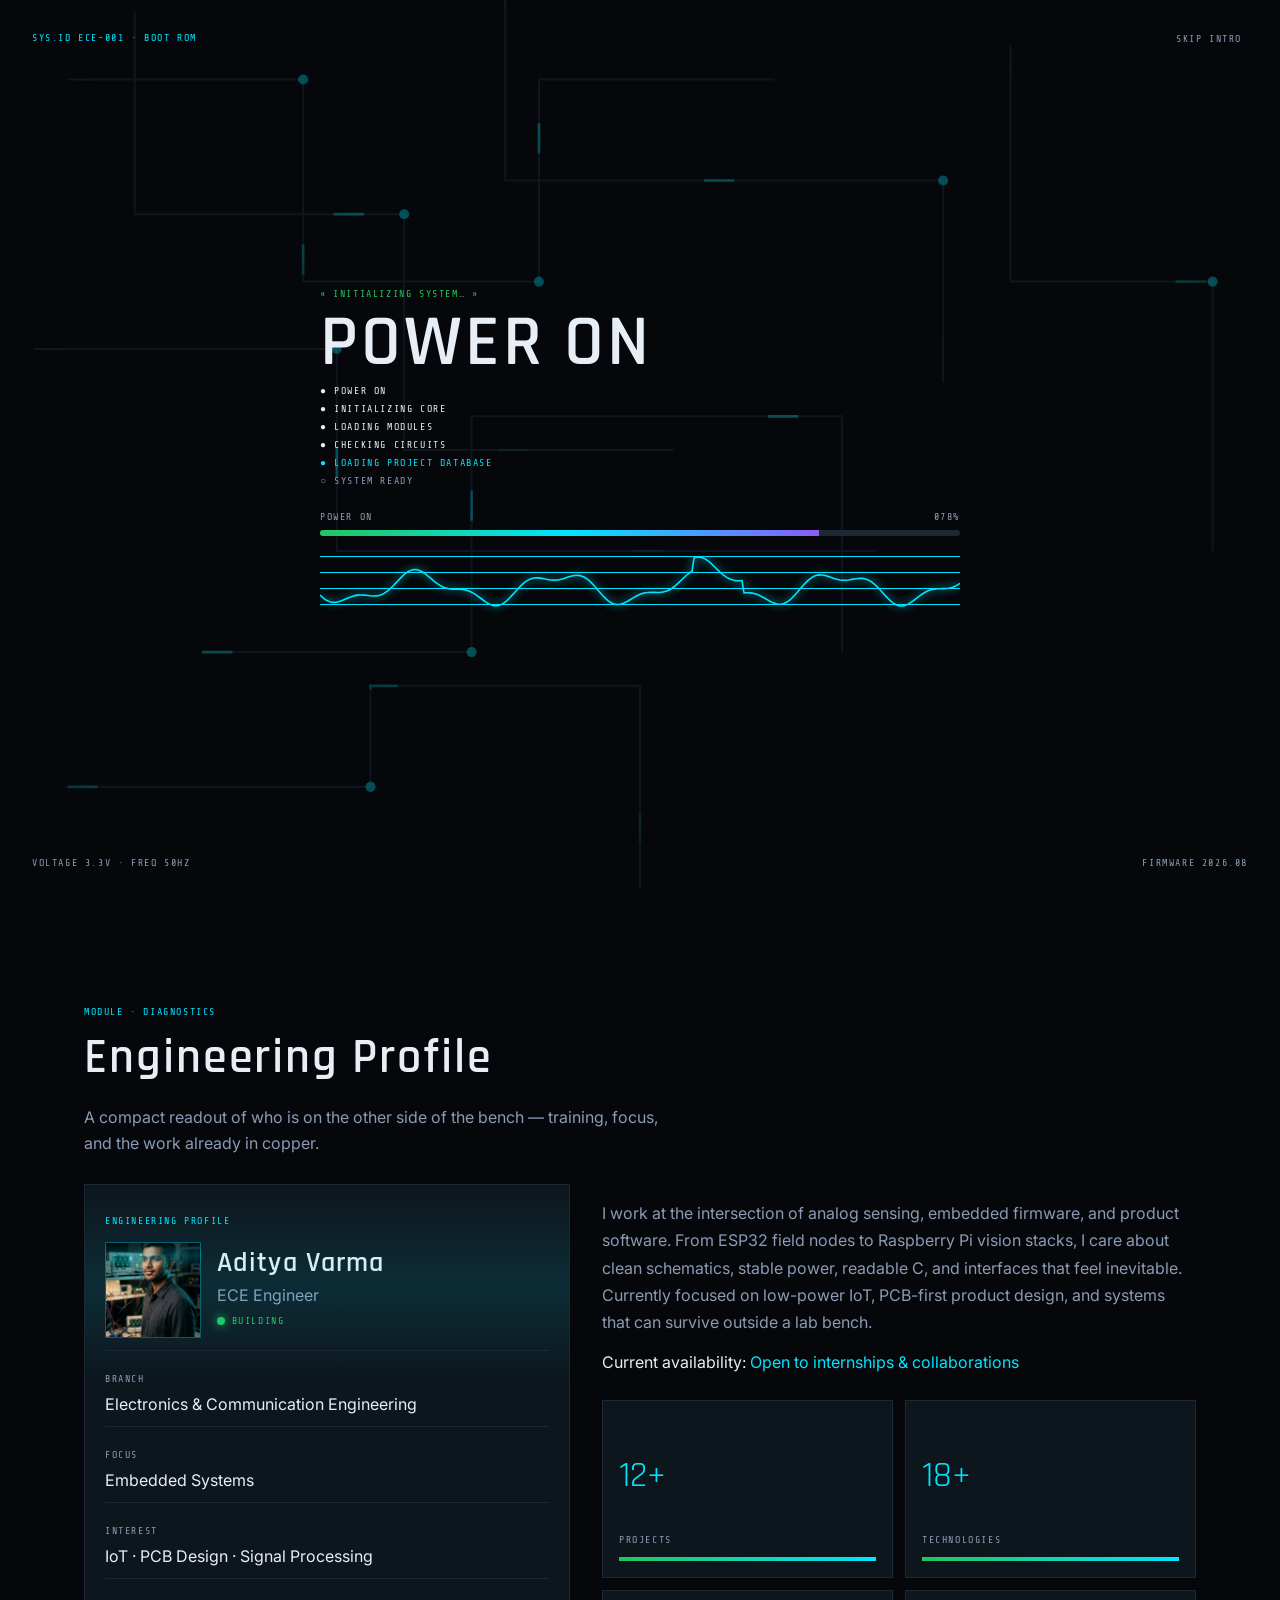
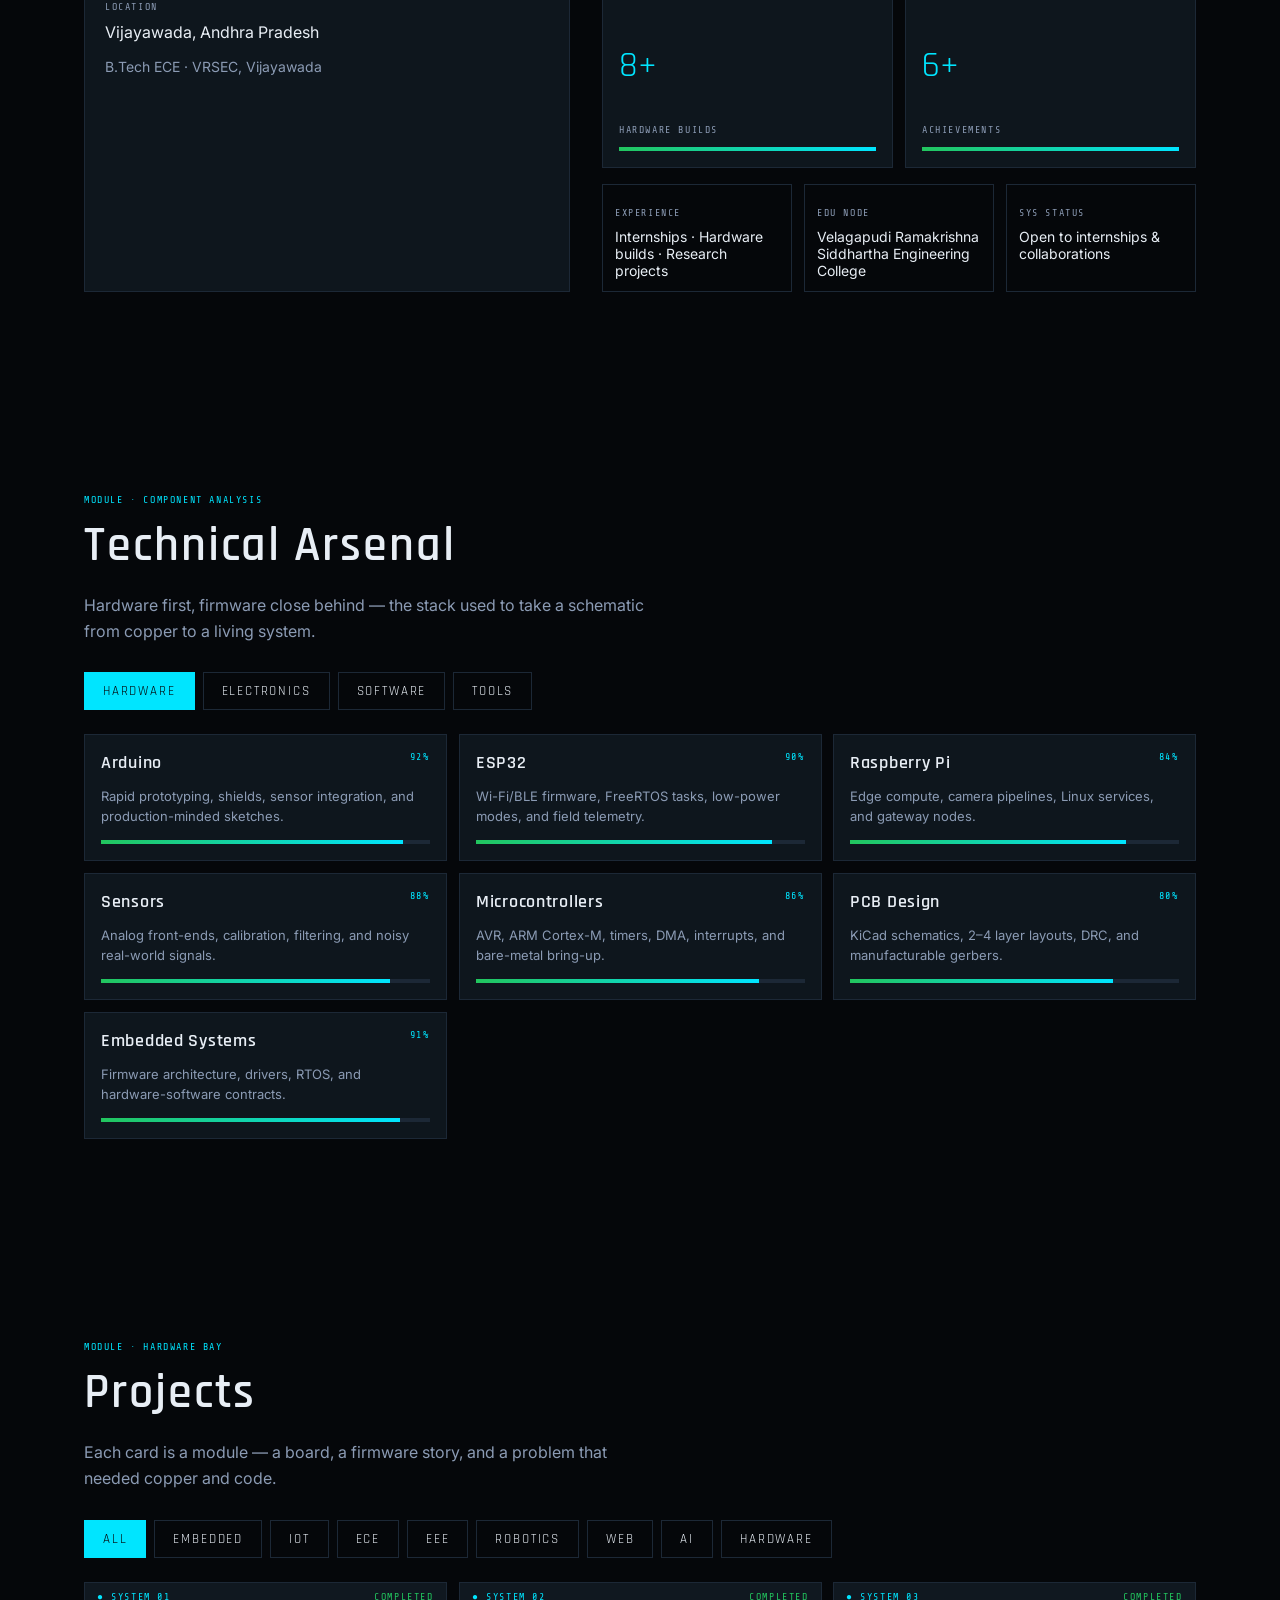
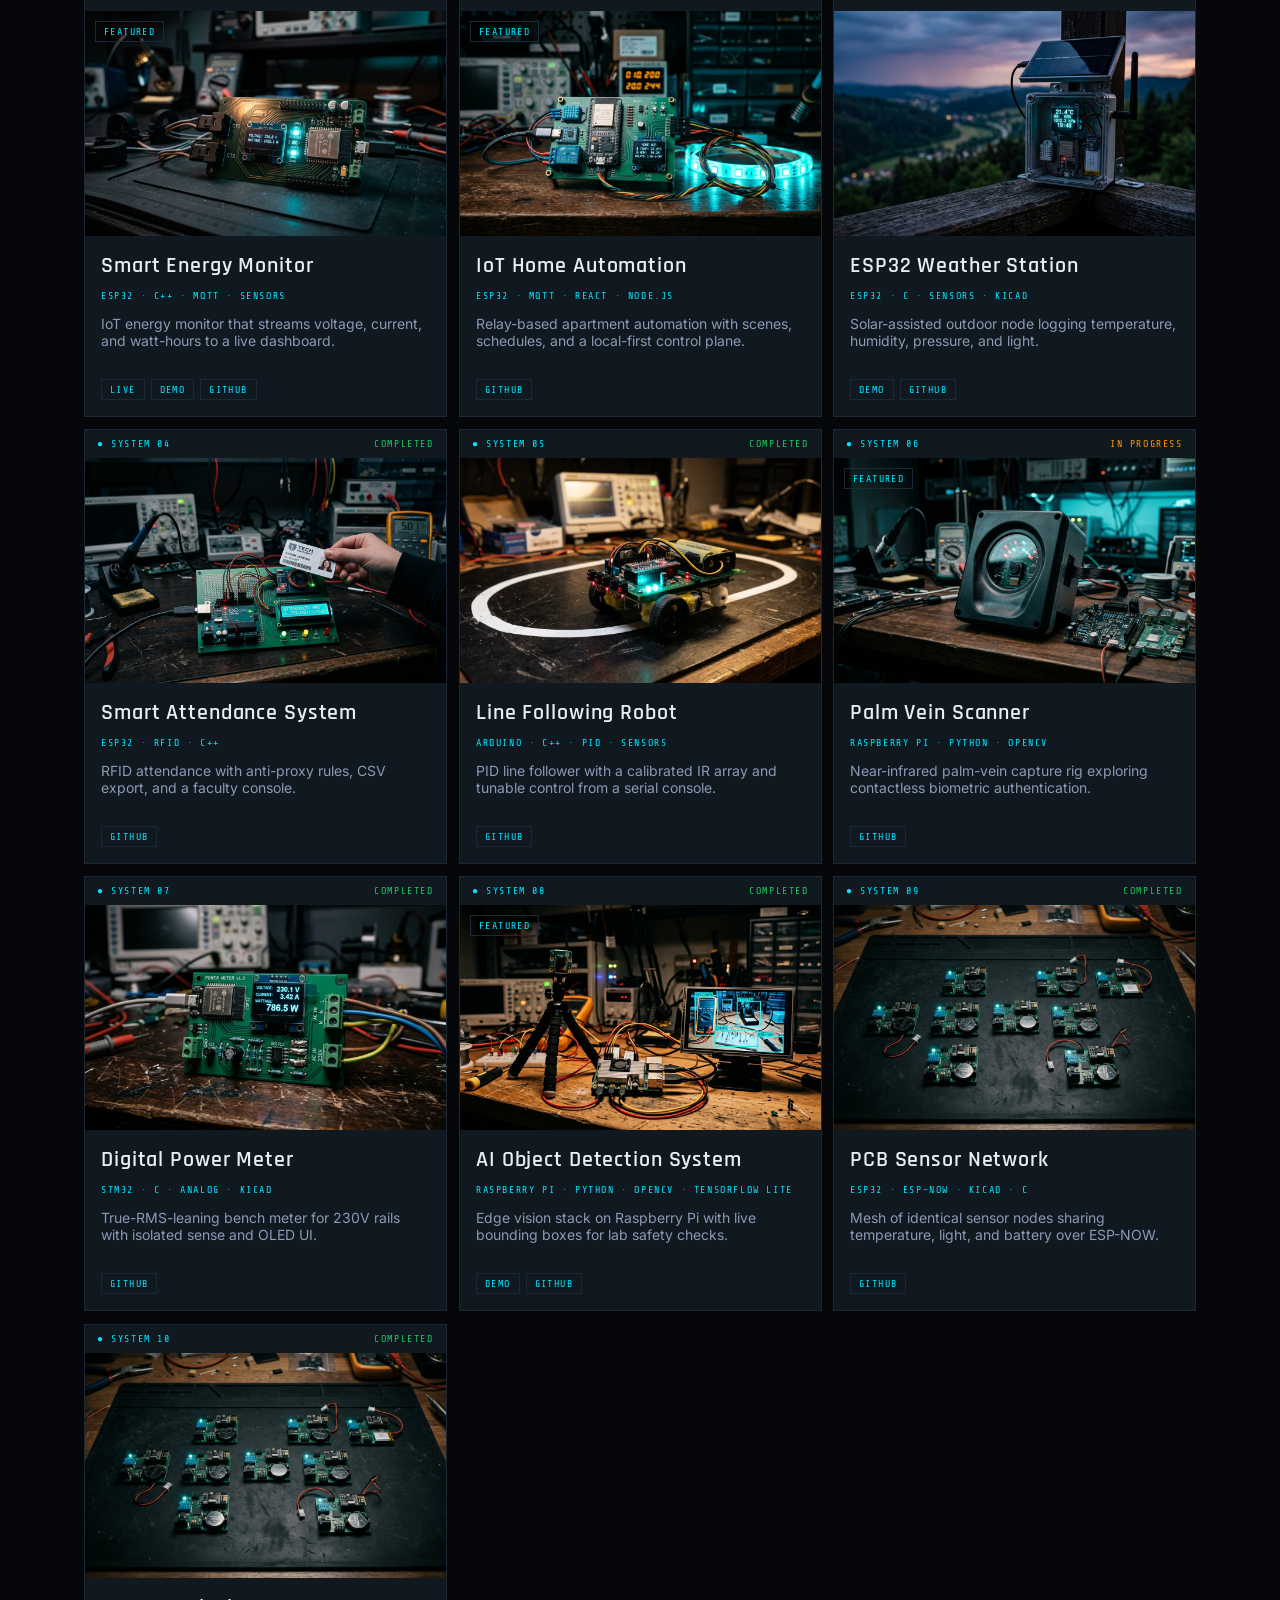
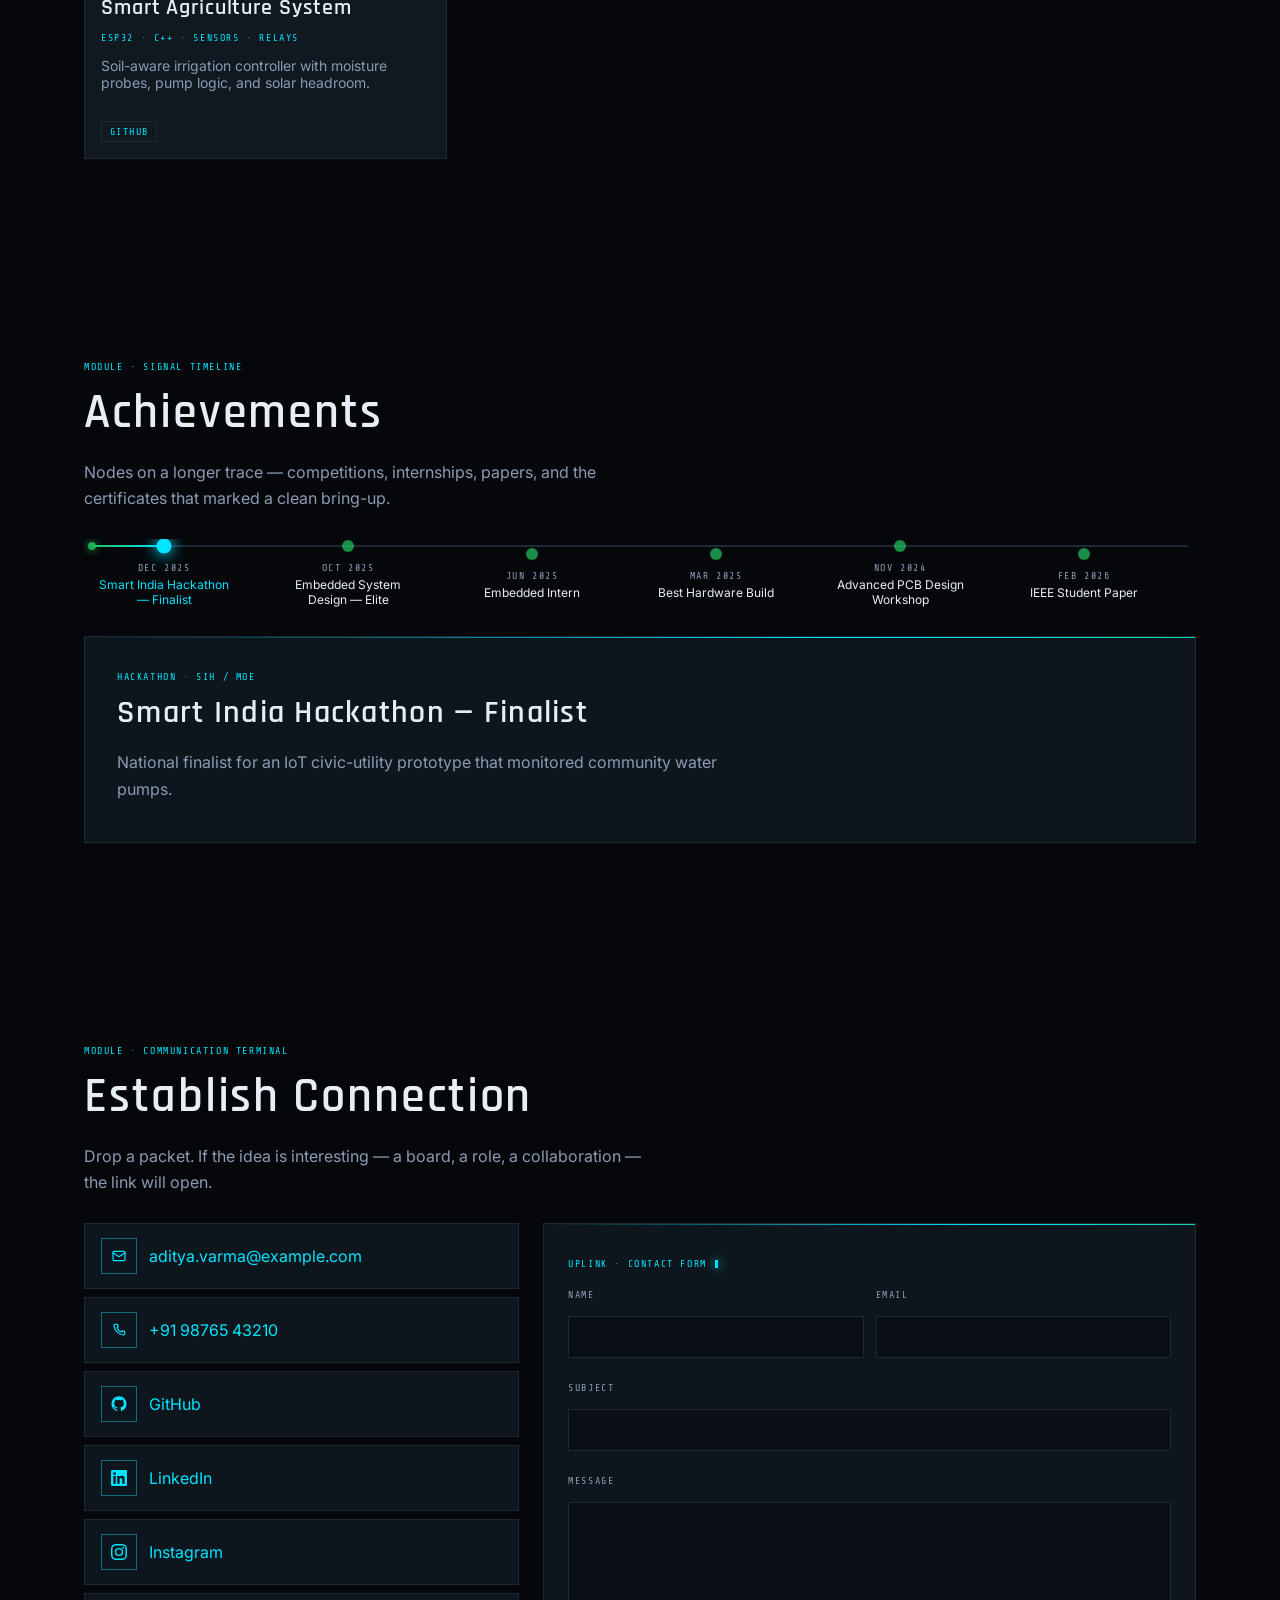
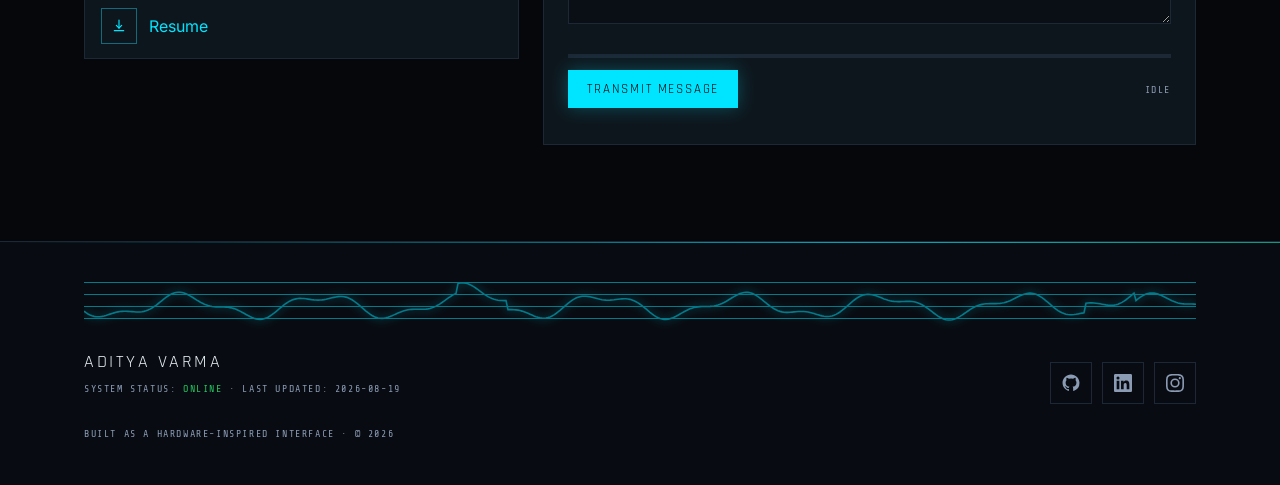
==== commit 69d41c1a: "changing the code" ====
--- a/index.html
+++ b/index.html
@@ -237,7 +237,8 @@
     <div>
       <p class="tech rise" style="color:var(--pcb)" id="h-loc"></p>
       <p class="tech rise" style="color:var(--cyan);margin-top:12px;animation-delay:.08s" id="h-title"></p>
-      <h1 class="text-glow display" id="h-head"></h1>
+      <h1 class="text-glow display" id="h-name"></h1>
+      <p class="text-glow display" id="h-head" style="font-size:clamp(22px,4.2vw,40px);line-height:1.05;margin:10px 0 0;letter-spacing:.04em"></p>
       <p class="rise" style="color:var(--mute);max-width:36rem;line-height:1.6;animation-delay:.55s" id="h-bio"></p>
       <div id="h-tags" style="margin-top:16px;display:flex;flex-wrap:wrap;gap:8px"></div>
       <div style="margin-top:28px;display:flex;flex-wrap:wrap;gap:10px">
@@ -919,7 +920,7 @@
 
 function seed(){try{return JSON.parse(document.getElementById('SEED').textContent)}catch(e){return {profile:{},settings:{},stats:{},projects:[],achievements:[],skills:[],messages:[]}}}
 function strip(v){if(Array.isArray(v))return v.map(strip);if(v&&typeof v==='object'){const o={};Object.keys(v).forEach(k=>{if(!SECRET.test(k)&&k!=='admin')o[k]=strip(v[k])});return o}return v}
-function load(){try{const r=localStorage.getItem(KEY);if(r){DB=Object.assign({messages:[]},seed(),JSON.parse(r));return}}catch(e){}DB=Object.assign({messages:[]},seed());save()}
+function load(){try{const r=localStorage.getItem(KEY);if(r){DB=Object.assign({messages:[]},seed(),JSON.parse(r));return}}catch(e){}DB=Object.assign({messages:[]},seed());}
 function save(){try{localStorage.setItem(KEY,JSON.stringify(DB))}catch(e){}}
 function safety(){try{const c=localStorage.getItem(KEY);if(c)localStorage.setItem(SAFETY,c)}catch(e){}}
 function img(s){if(!s)return '';s=String(s);if(/^https?:|data:/.test(s))return s;return s.replace(/^\//,'')}
@@ -1134,9 +1135,14 @@
   requestAnimationFrame(tick);
 }
 
+function setName(text){
+  const el=document.getElementById('h-name'); if(!el) return;
+  const words=String(text||'').trim().split(/\s+/).filter(Boolean);
+  el.innerHTML='<span style="display:block;overflow:hidden">'+words.map((w,i)=>`<span class="word" style="animation-delay:${0.12+i*0.08}s">${esc(w)}</span>`).join(' ')+'</span>';
+}
 function setHeadline(text){
   const el=document.getElementById('h-head');
-  el.innerHTML=String(text||'').split('\n').map((line,li)=>'<span style="display:block;overflow:hidden">'+line.split(' ').map((w,wi)=>`<span class="word" style="animation-delay:${0.16+li*0.18+wi*0.06}s">${esc(w)}</span>`).join(' ')+'</span>').join('');
+  el.innerHTML=String(text||'').split('\n').map((line,li)=>'<span style="display:block;overflow:hidden">'+line.split(' ').map((w,wi)=>`<span class="word" style="animation-delay:${0.42+li*0.18+wi*0.06}s">${esc(w)}</span>`).join(' ')+'</span>').join('');
 }
 
 function skipSplash(){try{sessionStorage.setItem('ece_booted','1')}catch(e){} const s=document.getElementById('splash'); if(!s)return; s.classList.add('out'); setTimeout(()=>s.classList.add('hidden'),520)}
@@ -1157,7 +1163,7 @@
 
 function nav(){
   document.getElementById('nav-links').innerHTML=LINKS.map(([id,l])=>`<a href="#${id}" data-nav="${id}">${l}</a>`).join('');
-  document.getElementById('mobile-menu').innerHTML=LINKS.map(([id,l])=>`<a href="#${id}" onclick="go('${id}');return false">${l}</a>`).join('')+'<a href="admin.html">ADMIN</a>';
+  document.getElementById('mobile-menu').innerHTML=LINKS.map(([id,l])=>`<a href="#${id}" onclick="go('${id}');return false">${l}</a>`).join('');
 }
 function spy(){
   const ids=LINKS.map(x=>x[0]);
@@ -1218,6 +1224,7 @@
   document.getElementById('nav-name').textContent=p.name||'ECE LAB';
   document.getElementById('h-loc').textContent=(p.branch||'')+' · '+(p.location||'');
   document.getElementById('h-title').innerHTML=esc((p.title||'').toUpperCase())+'<span class="caret"></span>';
+  setName(p.name||'');
   setHeadline(p.headline||'');
   document.getElementById('h-bio').textContent=p.bio||'';
   document.getElementById('h-tags').innerHTML=(p.tagline||'').split('·').map((s,i)=>`<span class="chip" style="animation-delay:${.7+i*.08}s">${esc(s.trim())}</span>`).join(' ');
@@ -1480,7 +1487,7 @@
         ${socials.map(([lab,h,svg])=>`<a href="${esc(h)}" target="_blank" rel="noreferrer" aria-label="${lab}" title="${lab}">${svg}</a>`).join('')}
       </div>
     </div>
-    <p class="tech" style="margin-top:24px">BUILT AS A HARDWARE-INSPIRED INTERFACE · © ${new Date().getFullYear()} <a href="./admin.html" style="margin-left:12px">ADMIN</a></p>`;
+    <p class="tech" style="margin-top:24px">BUILT AS A HARDWARE-INSPIRED INTERFACE · © ${new Date().getFullYear()}</p>`;
   drawScope(document.getElementById('ft-scope'));
 }
 
@@ -1506,13 +1513,38 @@
 load();
 cursor(); meter(); parallax(); spy();
 (function startSite(){
+  const go=()=>{renderAll(); boot();};
   const dirty=(()=>{try{return localStorage.getItem('ece_lab_dirty')==='1'}catch(e){return false}})();
-  const go=()=>{renderAll(); boot();};
-  if(dirty){ go(); return; }
   fetch(new URL('data.json',document.baseURI)).then(r=>r.ok?r.json():null).then(d=>{
-    if(d&&valid(d)){const msg=DB.messages;merge(d,PUB);DB.messages=msg;save()}
+    if(d&&valid(d)){
+      const msg=DB.messages;
+      const c=strip(d);
+      PUB.forEach(k=>{ if(c[k]!==undefined) DB[k]=c[k]; });
+      DB.messages=msg;
+      if(!dirty){ try{ localStorage.setItem(KEY, JSON.stringify(DB)); }catch(e){} }
+    }
+    if(dirty){
+      try{
+        const r=localStorage.getItem(KEY);
+        if(r){
+          const parsed=JSON.parse(r);
+          PUB.concat(['messages']).forEach(k=>{ if(parsed[k]!==undefined) DB[k]=parsed[k]; });
+        }
+      }catch(e){}
+    }
     go();
-  }).catch(go);
+  }).catch(()=>{
+    if(dirty){
+      try{
+        const r=localStorage.getItem(KEY);
+        if(r){
+          const parsed=JSON.parse(r);
+          PUB.concat(['messages']).forEach(k=>{ if(parsed[k]!==undefined) DB[k]=parsed[k]; });
+        }
+      }catch(e){}
+    }
+    go();
+  });
 })();
 
 </script>
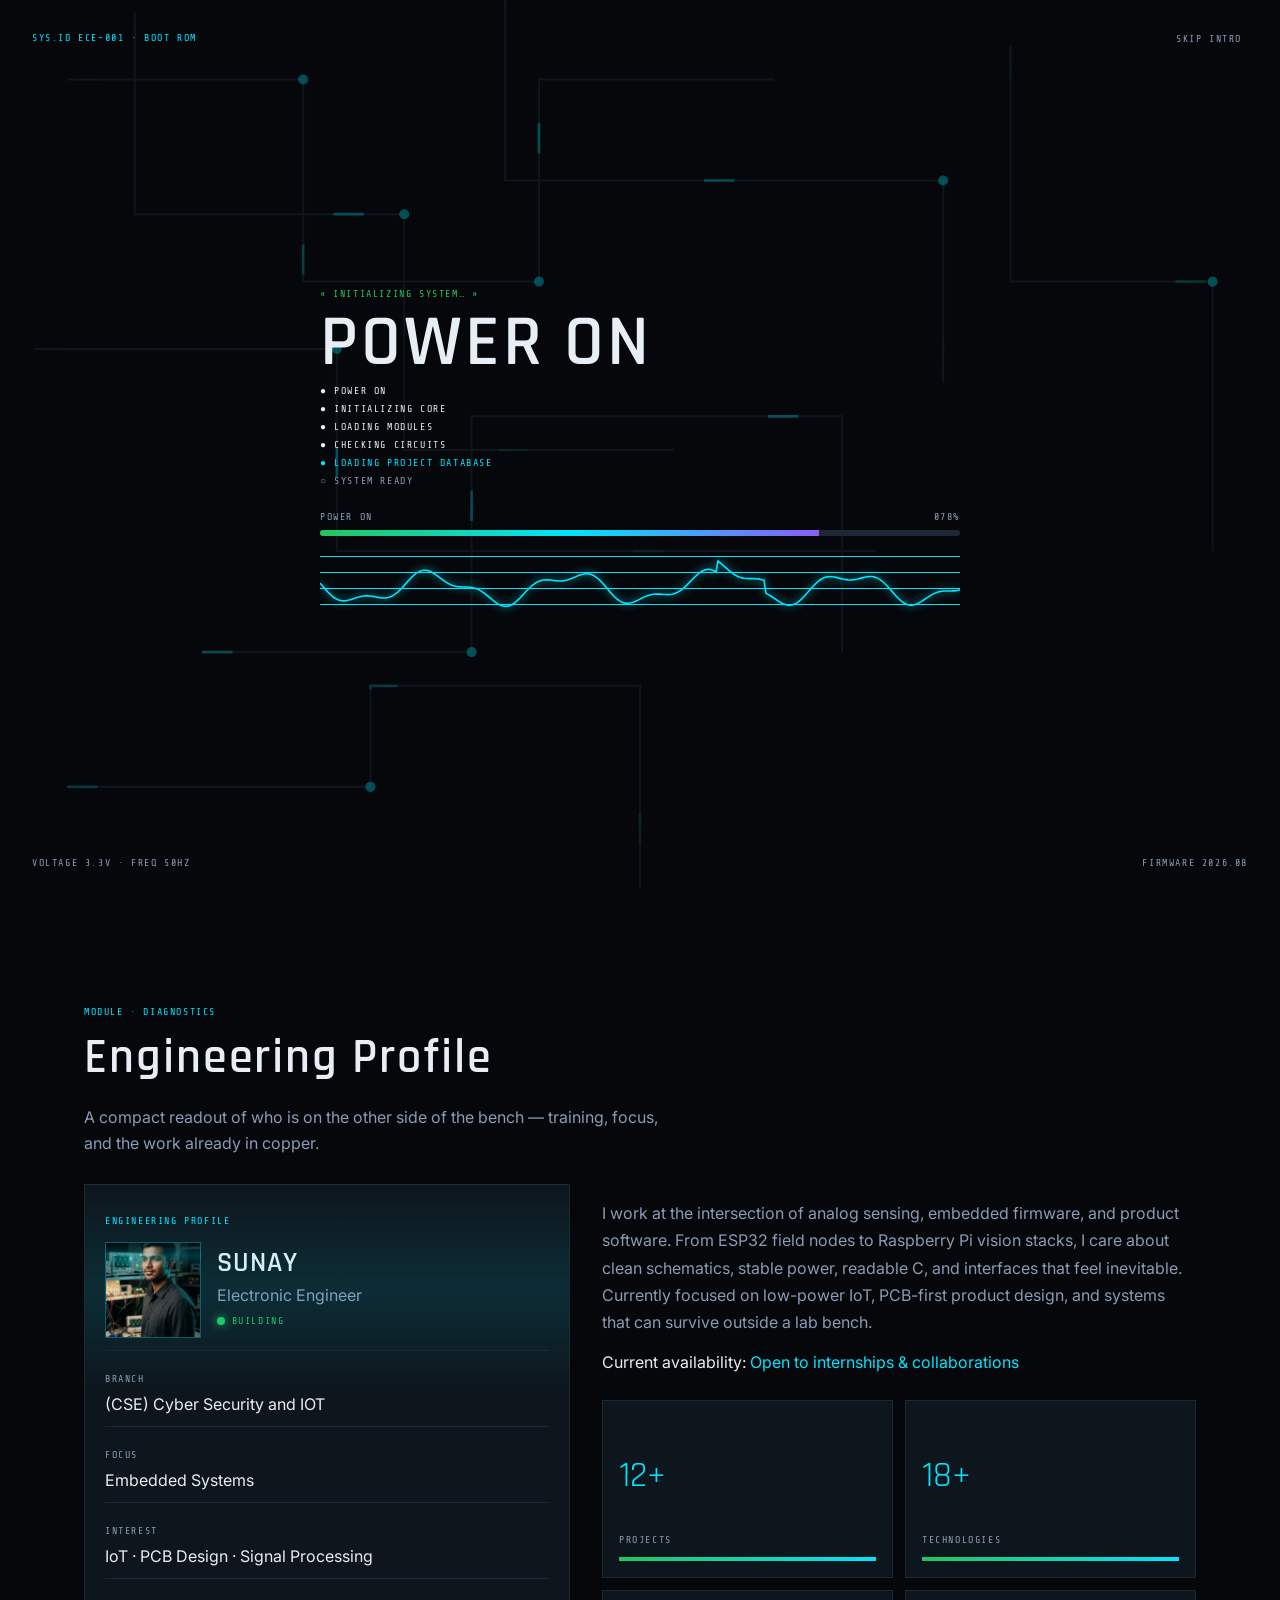
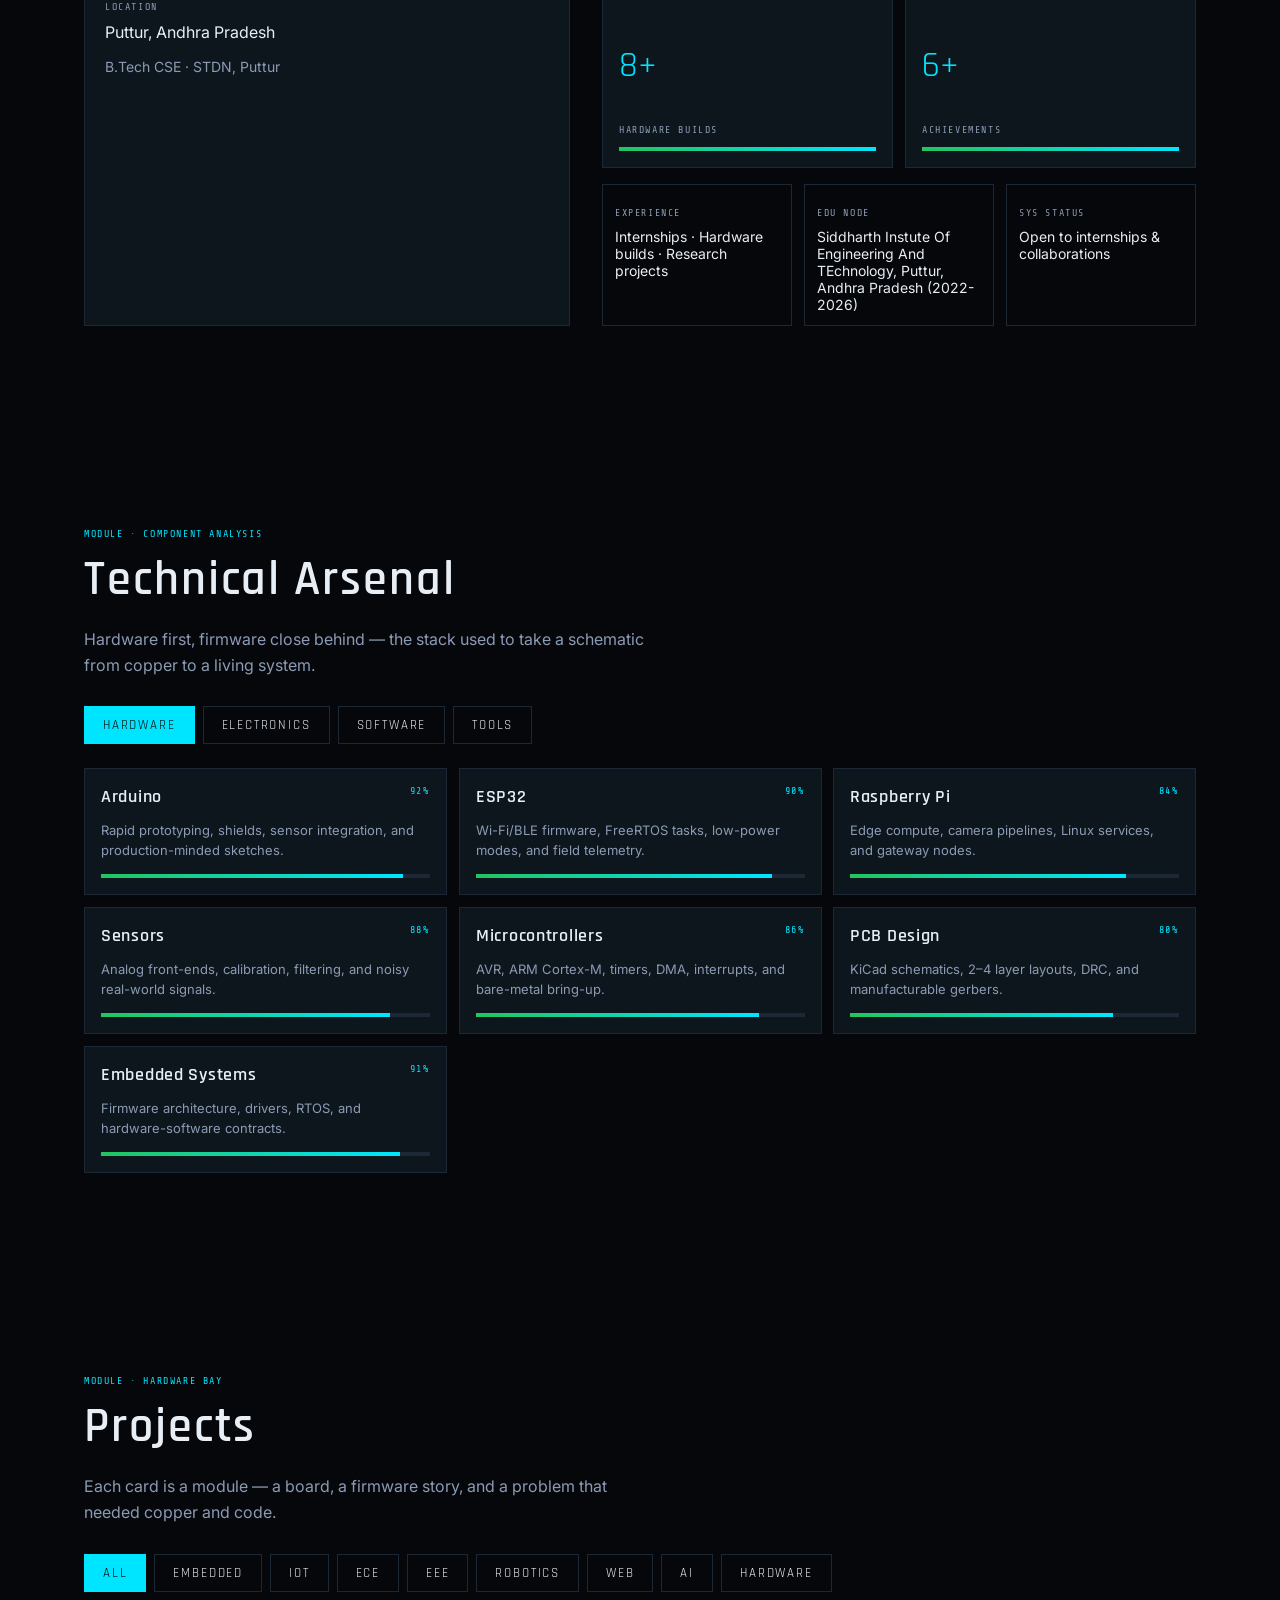
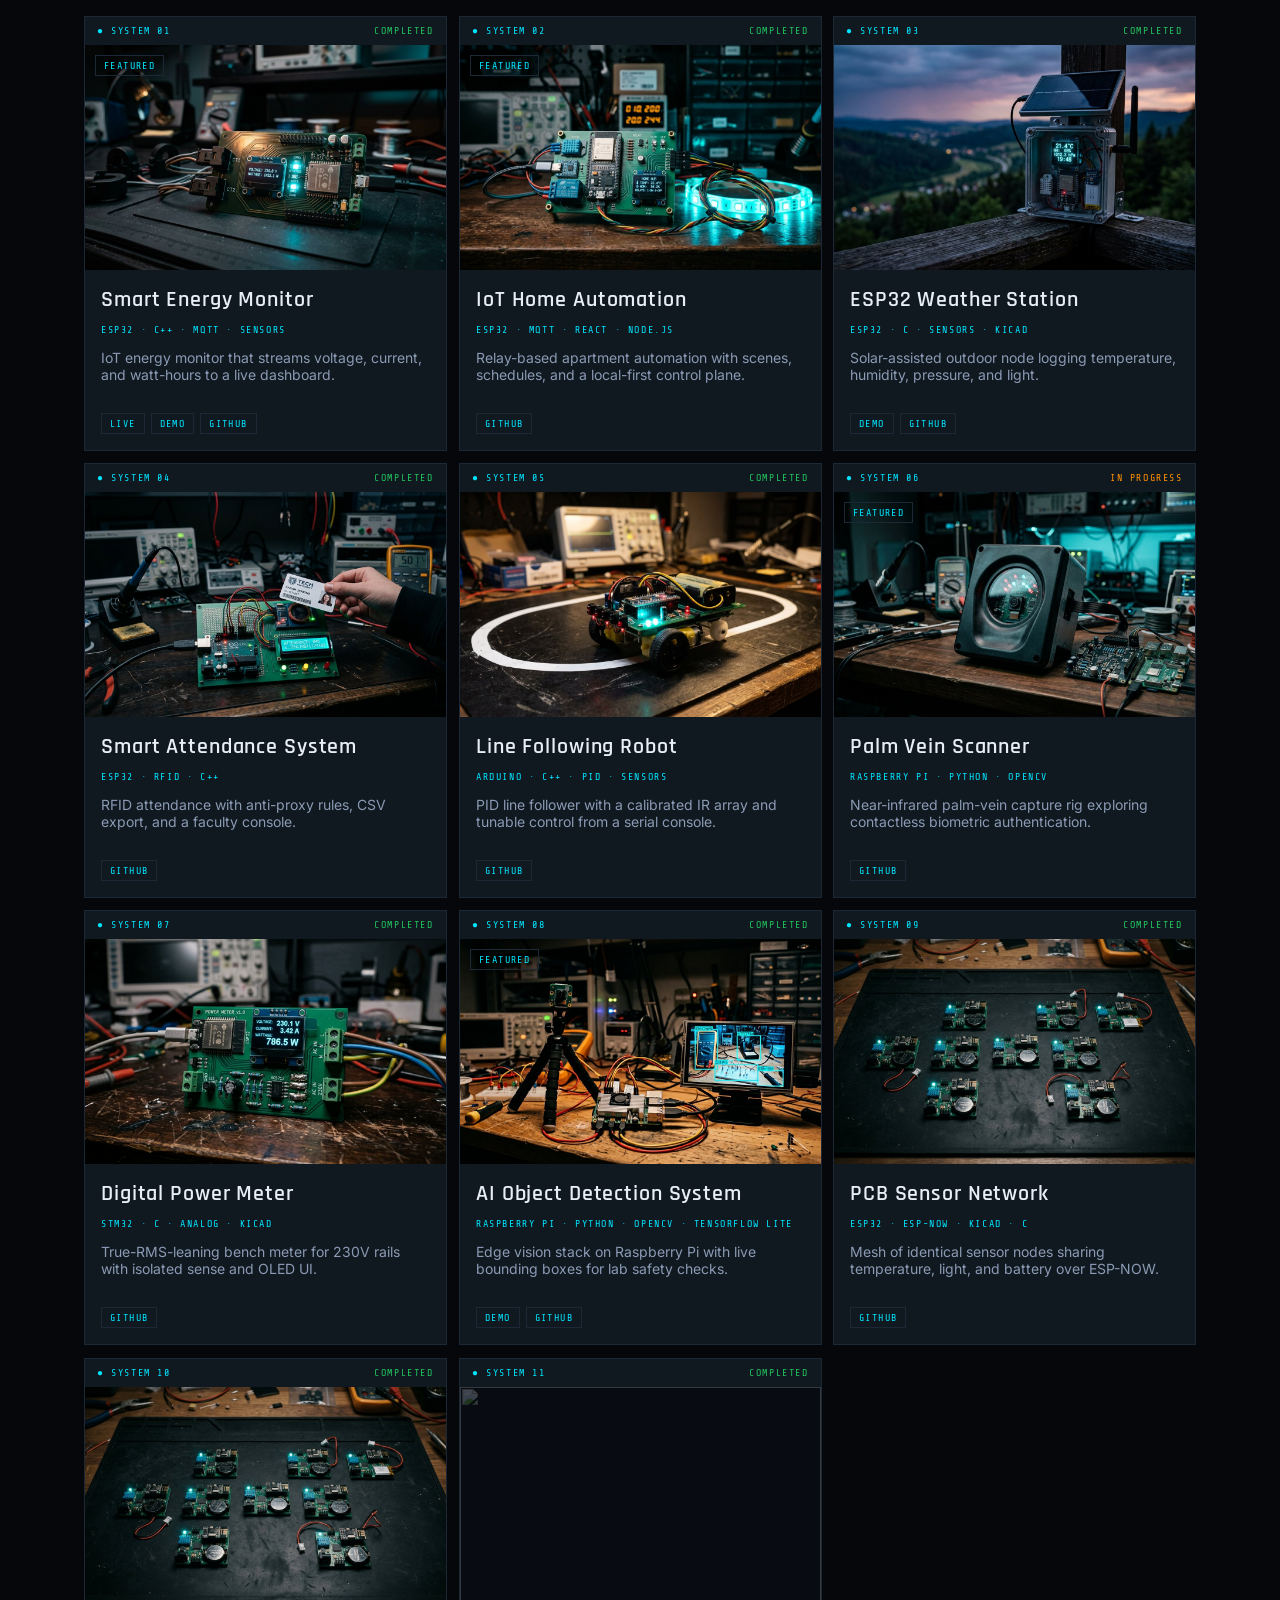
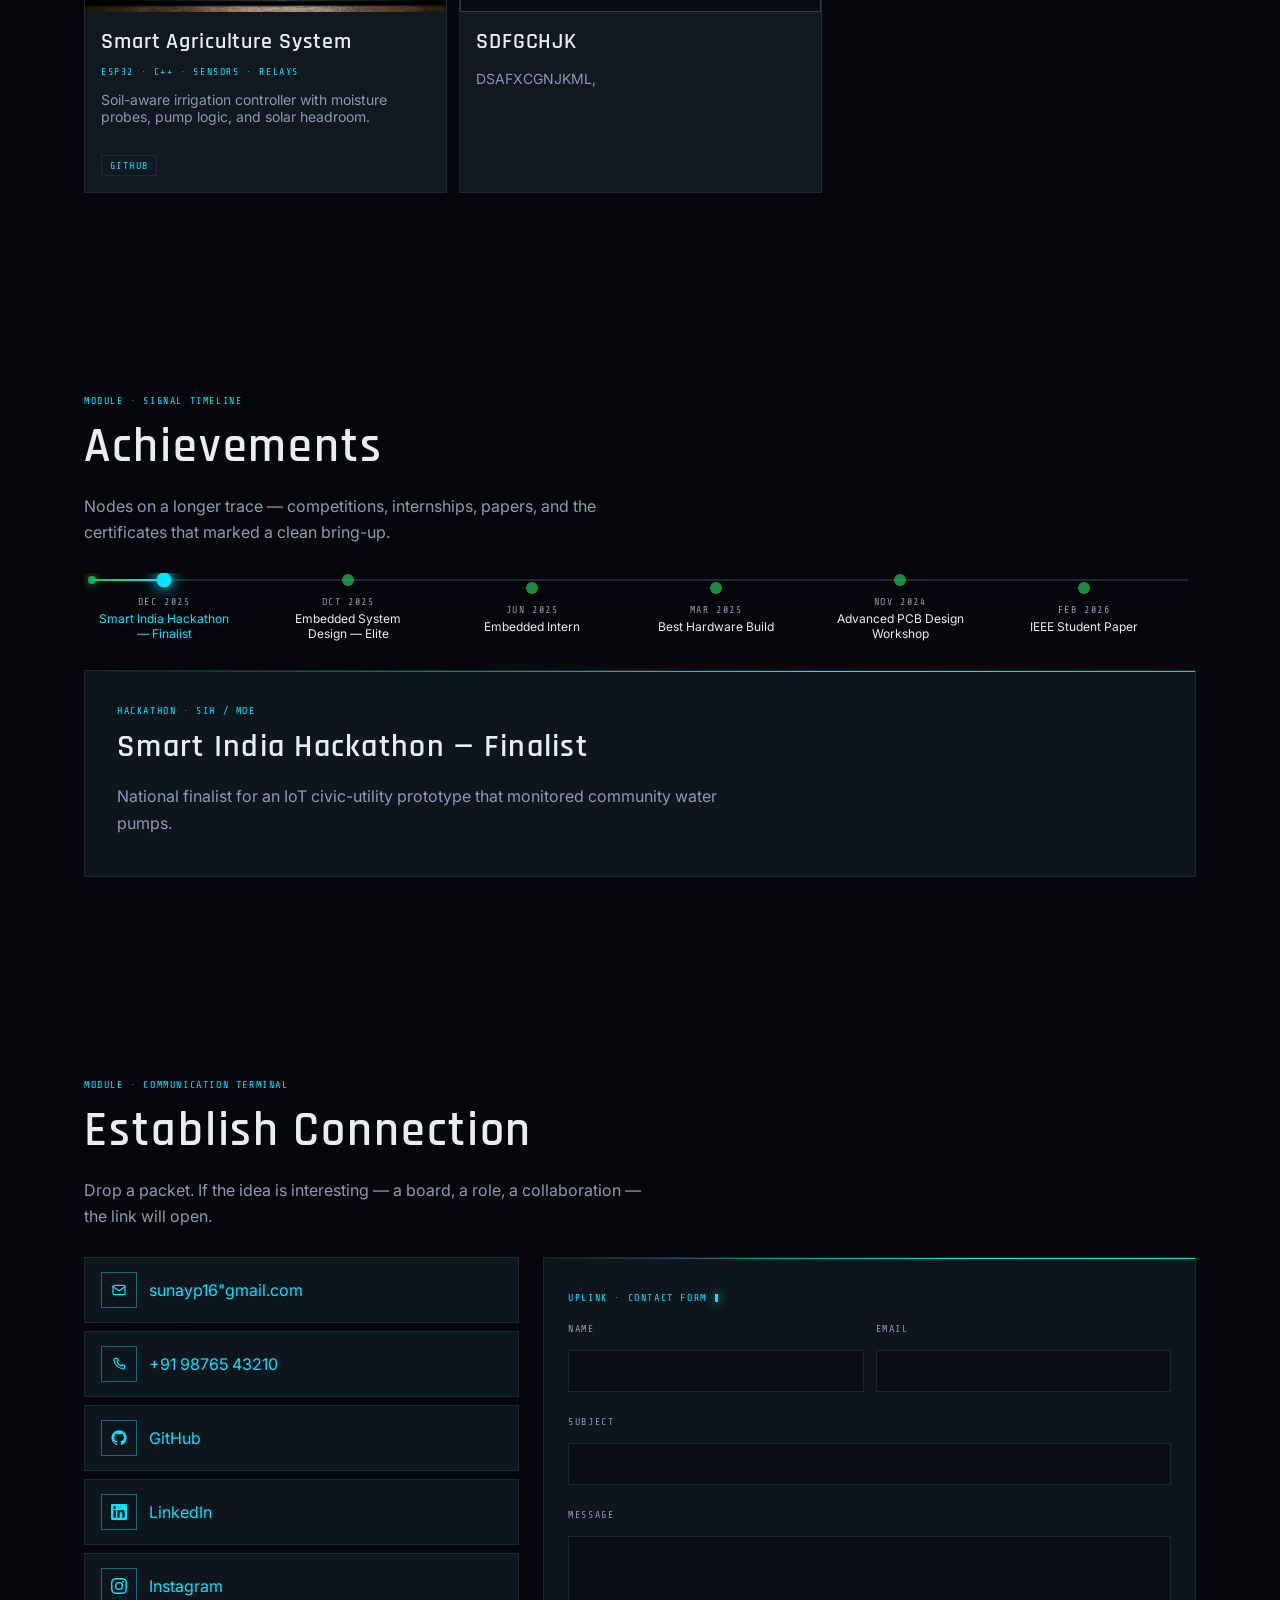
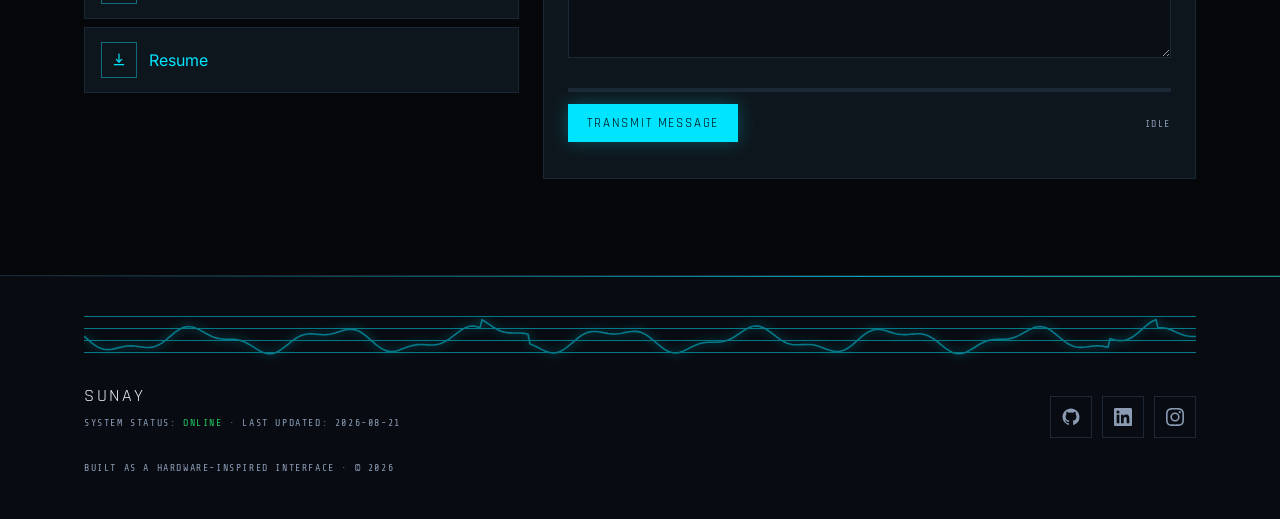
==== commit e460fbe5: "Add files via upload" ====
--- a/index.html
+++ b/index.html
@@ -4,8 +4,8 @@
 <meta charset="UTF-8"/>
 <meta name="viewport" content="width=device-width, initial-scale=1"/>
 <meta name="theme-color" content="#05070a"/>
-<meta name="description" content="Portfolio of Aditya Varma, Electronics & Communication engineer building embedded systems, IoT products, and hardware-software platforms."/>
-<title>Aditya Varma — ECE Engineer</title>
+<meta name="description" content="Portfolio of SUNAY, Electronics & Communication engineer building embedded systems, IoT products, and hardware-software platforms."/>
+<title>SUNAY — Electronic Engineer</title>
 <link rel="preconnect" href="https://fonts.googleapis.com"/>
 <link href="https://fonts.googleapis.com/css2?family=Inter:wght@400;500;600;700&family=Rajdhani:wght@500;600;700&family=Share+Tech+Mono&display=swap" rel="stylesheet"/>
 <style>
@@ -285,24 +285,24 @@
 <div class="modal" id="modal" role="dialog" aria-modal="true"></div>
 <script type="application/json" id="SEED">{
   "profile": {
-    "name": "Aditya Varma",
-    "title": "ECE Engineer",
+    "name": "SUNAY",
+    "title": "Electronic Engineer",
     "headline": "BUILDING THE FUTURE\nONE CIRCUIT AT A TIME.",
     "tagline": "Embedded systems · IoT · hardware-software co-design",
     "bio": "Electronics and Communication engineer who treats every board like a story — power rails, signal integrity, firmware, and the interface a human actually touches. I design, prototype, and ship systems that live between silicon and the physical world.",
     "longBio": "I work at the intersection of analog sensing, embedded firmware, and product software. From ESP32 field nodes to Raspberry Pi vision stacks, I care about clean schematics, stable power, readable C, and interfaces that feel inevitable. Currently focused on low-power IoT, PCB-first product design, and systems that can survive outside a lab bench.",
     "branch": "Electronics & Communication Engineering",
-    "education": "B.Tech ECE · VRSEC, Vijayawada",
-    "educationDetail": "Velagapudi Ramakrishna Siddhartha Engineering College",
-    "location": "Vijayawada, Andhra Pradesh",
+    "education": "B.Tech CSE · STDN, Puttur",
+    "educationDetail": "Siddharth Instute Of Engineering And TEchnology, Puttur, Andhra Pradesh (2022-2026)",
+    "location": "Putur, Andhra Pradesh",
     "focus": "Embedded Systems",
     "interest": "IoT · PCB Design · Signal Processing",
     "experience": "Internships · Hardware builds · Research projects",
     "status": "Building",
     "availability": "Open to internships & collaborations",
-    "email": "aditya.varma@example.com",
+    "email": "sunayp16@gmail.com",
     "phone": "+91 98765 43210",
-    "github": "https://github.com/adityavarma",
+    "github": "https://github.com/sunay-6",
     "linkedin": "https://linkedin.com/in/adityavarma",
     "instagram": "https://instagram.com/aditya.circuits",
     "resumeUrl": "/resume.html",
@@ -315,8 +315,8 @@
     }
   },
   "settings": {
-    "siteTitle": "Aditya Varma — ECE Engineer",
-    "siteDescription": "Portfolio of Aditya Varma, Electronics & Communication engineer building embedded systems, IoT products, and hardware-software platforms.",
+    "siteTitle": "SUNAY — Electronic Engineer",
+    "siteDescription": "Portfolio of SUNAY, Electronics & Communication engineer building embedded systems, IoT products, and hardware-software platforms.",
     "lastUpdated": "2026-08-19"
   },
   "stats": {
@@ -920,15 +920,23 @@
 
 function seed(){try{return JSON.parse(document.getElementById('SEED').textContent)}catch(e){return {profile:{},settings:{},stats:{},projects:[],achievements:[],skills:[],messages:[]}}}
 function strip(v){if(Array.isArray(v))return v.map(strip);if(v&&typeof v==='object'){const o={};Object.keys(v).forEach(k=>{if(!SECRET.test(k)&&k!=='admin')o[k]=strip(v[k])});return o}return v}
-function load(){try{const r=localStorage.getItem(KEY);if(r){DB=Object.assign({messages:[]},seed(),JSON.parse(r));return}}catch(e){}DB=Object.assign({messages:[]},seed());}
-function save(){try{localStorage.setItem(KEY,JSON.stringify(DB))}catch(e){}}
+function load(){DB=Object.assign({messages:[]},seed());}
+function save(){
+  /* index never overwrites admin portfolio data; only appends contact messages */
+  try{
+    let local={};
+    try{ local=JSON.parse(localStorage.getItem(KEY)||'{}')||{}; }catch(e){ local={}; }
+    local.messages=DB.messages||[];
+    localStorage.setItem(KEY, JSON.stringify(local.messages!=null?Object.assign({},local,{messages:local.messages}):local));
+  }catch(e){}
+}
 function safety(){try{const c=localStorage.getItem(KEY);if(c)localStorage.setItem(SAFETY,c)}catch(e){}}
 function img(s){if(!s)return '';s=String(s);if(/^https?:|data:/.test(s))return s;return s.replace(/^\//,'')}
 function esc(s){return String(s??'').replace(/[&<>"']/g,c=>({'&':'&amp;','<':'&lt;','>':'&gt;','"':'&quot;',"'":'&#39;'}[c]))}
 function uid(){return 'id-'+Date.now()+'-'+Math.floor(Math.random()*1e6)}
 function pick(keys){const s=strip(DB),o={};keys.forEach(k=>{if(s[k]!==undefined)o[k]=s[k]});return o}
 function valid(d,extra){if(!d||typeof d!=='object'||Array.isArray(d))return false;let ok=false;PUB.forEach(k=>{if(d[k]!=null)ok=true});if(extra&&d.messages!=null)ok=true;if(!ok)return false;if(d.projects&&!Array.isArray(d.projects))return false;if(d.skills&&!Array.isArray(d.skills))return false;if(d.achievements&&!Array.isArray(d.achievements))return false;return true}
-function merge(inc,keys){safety();const n=Object.assign({},DB),c=strip(inc);keys.forEach(k=>{if(c[k]!==undefined)n[k]=c[k]});if(DB.admin)n.admin=DB.admin;DB=n;save()}
+function merge(inc,keys){const n=Object.assign({},DB),c=strip(inc);keys.forEach(k=>{if(c[k]!==undefined)n[k]=c[k]});DB=n;}
 function initials(n){return (n||'EL').split(/\s+/).slice(0,2).map(x=>x[0]).join('').toUpperCase()}
 function formatMonth(v){if(!v)return '';const [y,m]=String(v).split('-');if(!m)return y;return (MONTHS[Number(m)-1]||m)+' '+y}
 function cssVar(n){return getComputedStyle(document.documentElement).getPropertyValue(n).trim()}
@@ -1514,35 +1522,17 @@
 cursor(); meter(); parallax(); spy();
 (function startSite(){
   const go=()=>{renderAll(); boot();};
-  const dirty=(()=>{try{return localStorage.getItem('ece_lab_dirty')==='1'}catch(e){return false}})();
-  fetch(new URL('data.json',document.baseURI)).then(r=>r.ok?r.json():null).then(d=>{
+  const url=new URL('data.json', document.baseURI);
+  url.searchParams.set('v', String(Date.now()));
+  fetch(url, {cache:'no-store'}).then(r=>r.ok?r.json():null).then(d=>{
+    DB=Object.assign({messages:[]}, seed());
     if(d&&valid(d)){
-      const msg=DB.messages;
       const c=strip(d);
       PUB.forEach(k=>{ if(c[k]!==undefined) DB[k]=c[k]; });
-      DB.messages=msg;
-      if(!dirty){ try{ localStorage.setItem(KEY, JSON.stringify(DB)); }catch(e){} }
-    }
-    if(dirty){
-      try{
-        const r=localStorage.getItem(KEY);
-        if(r){
-          const parsed=JSON.parse(r);
-          PUB.concat(['messages']).forEach(k=>{ if(parsed[k]!==undefined) DB[k]=parsed[k]; });
-        }
-      }catch(e){}
     }
     go();
   }).catch(()=>{
-    if(dirty){
-      try{
-        const r=localStorage.getItem(KEY);
-        if(r){
-          const parsed=JSON.parse(r);
-          PUB.concat(['messages']).forEach(k=>{ if(parsed[k]!==undefined) DB[k]=parsed[k]; });
-        }
-      }catch(e){}
-    }
+    DB=Object.assign({messages:[]}, seed());
     go();
   });
 })();
